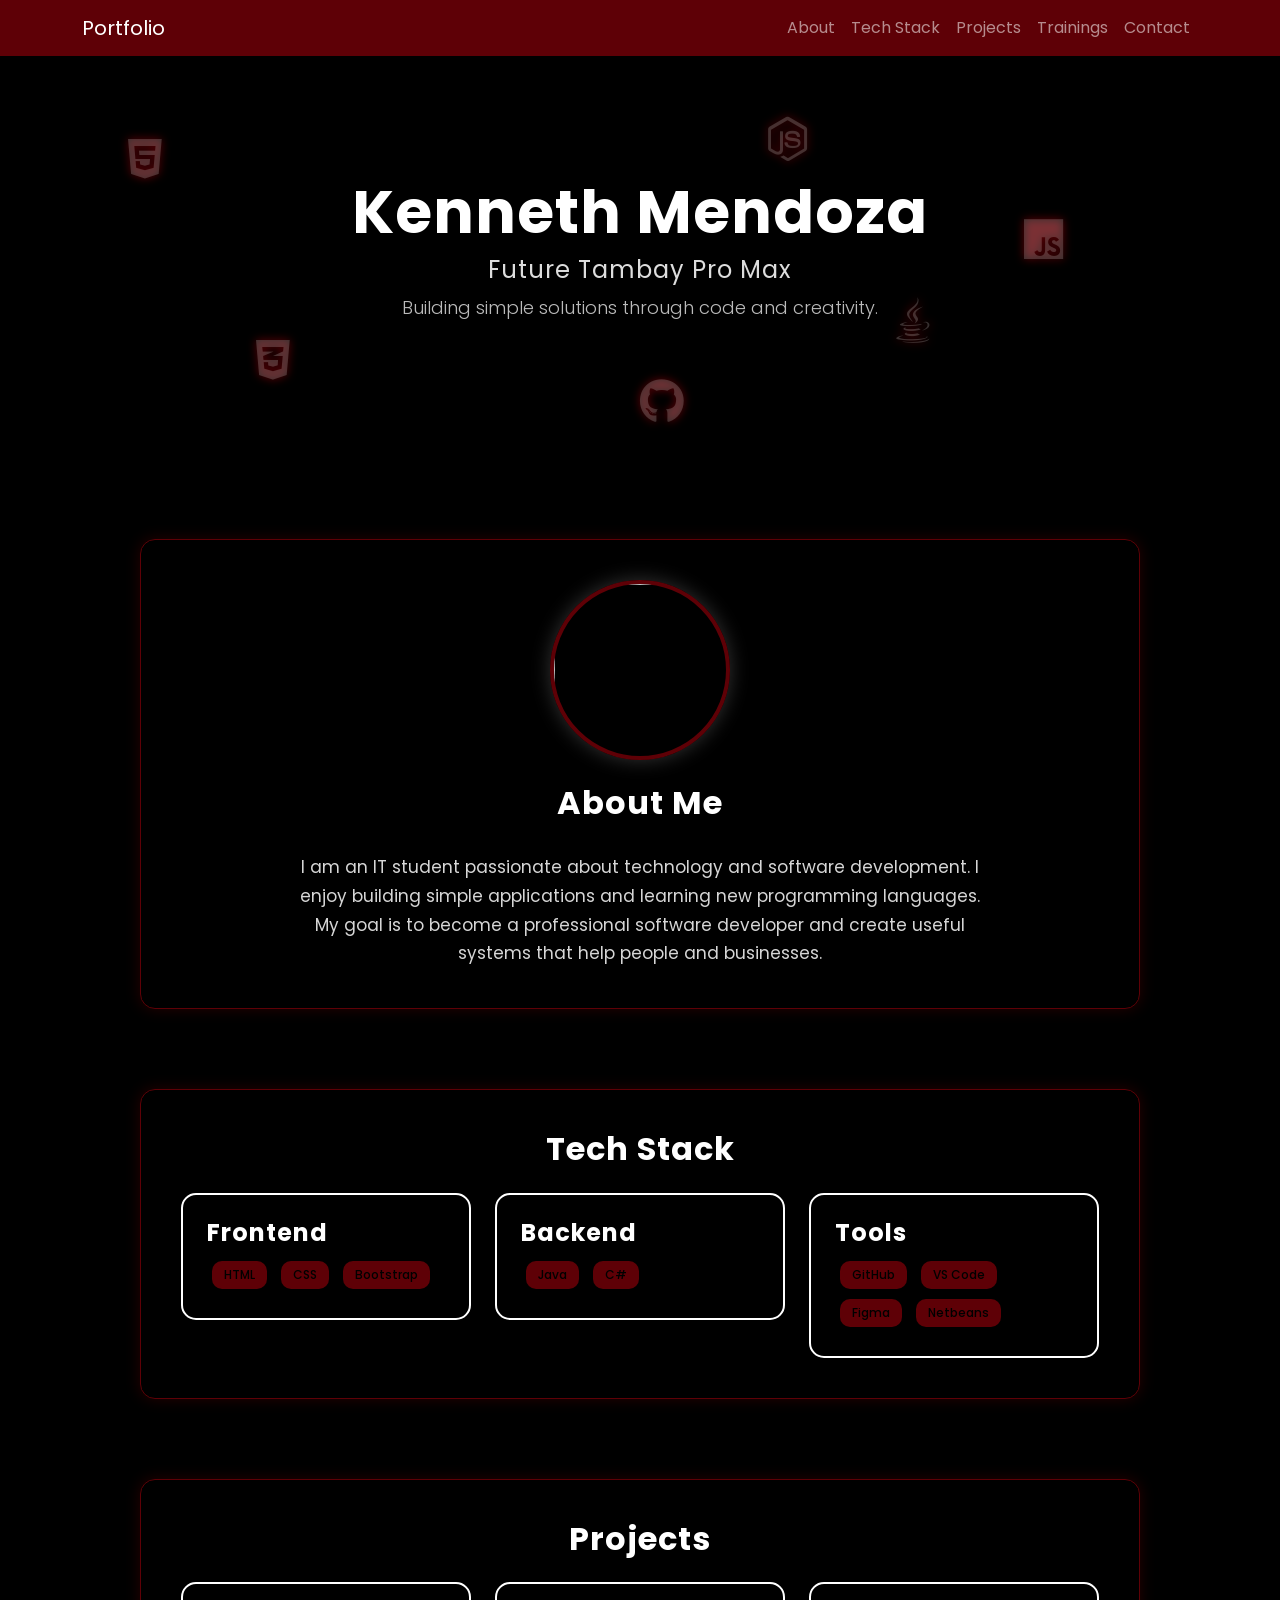
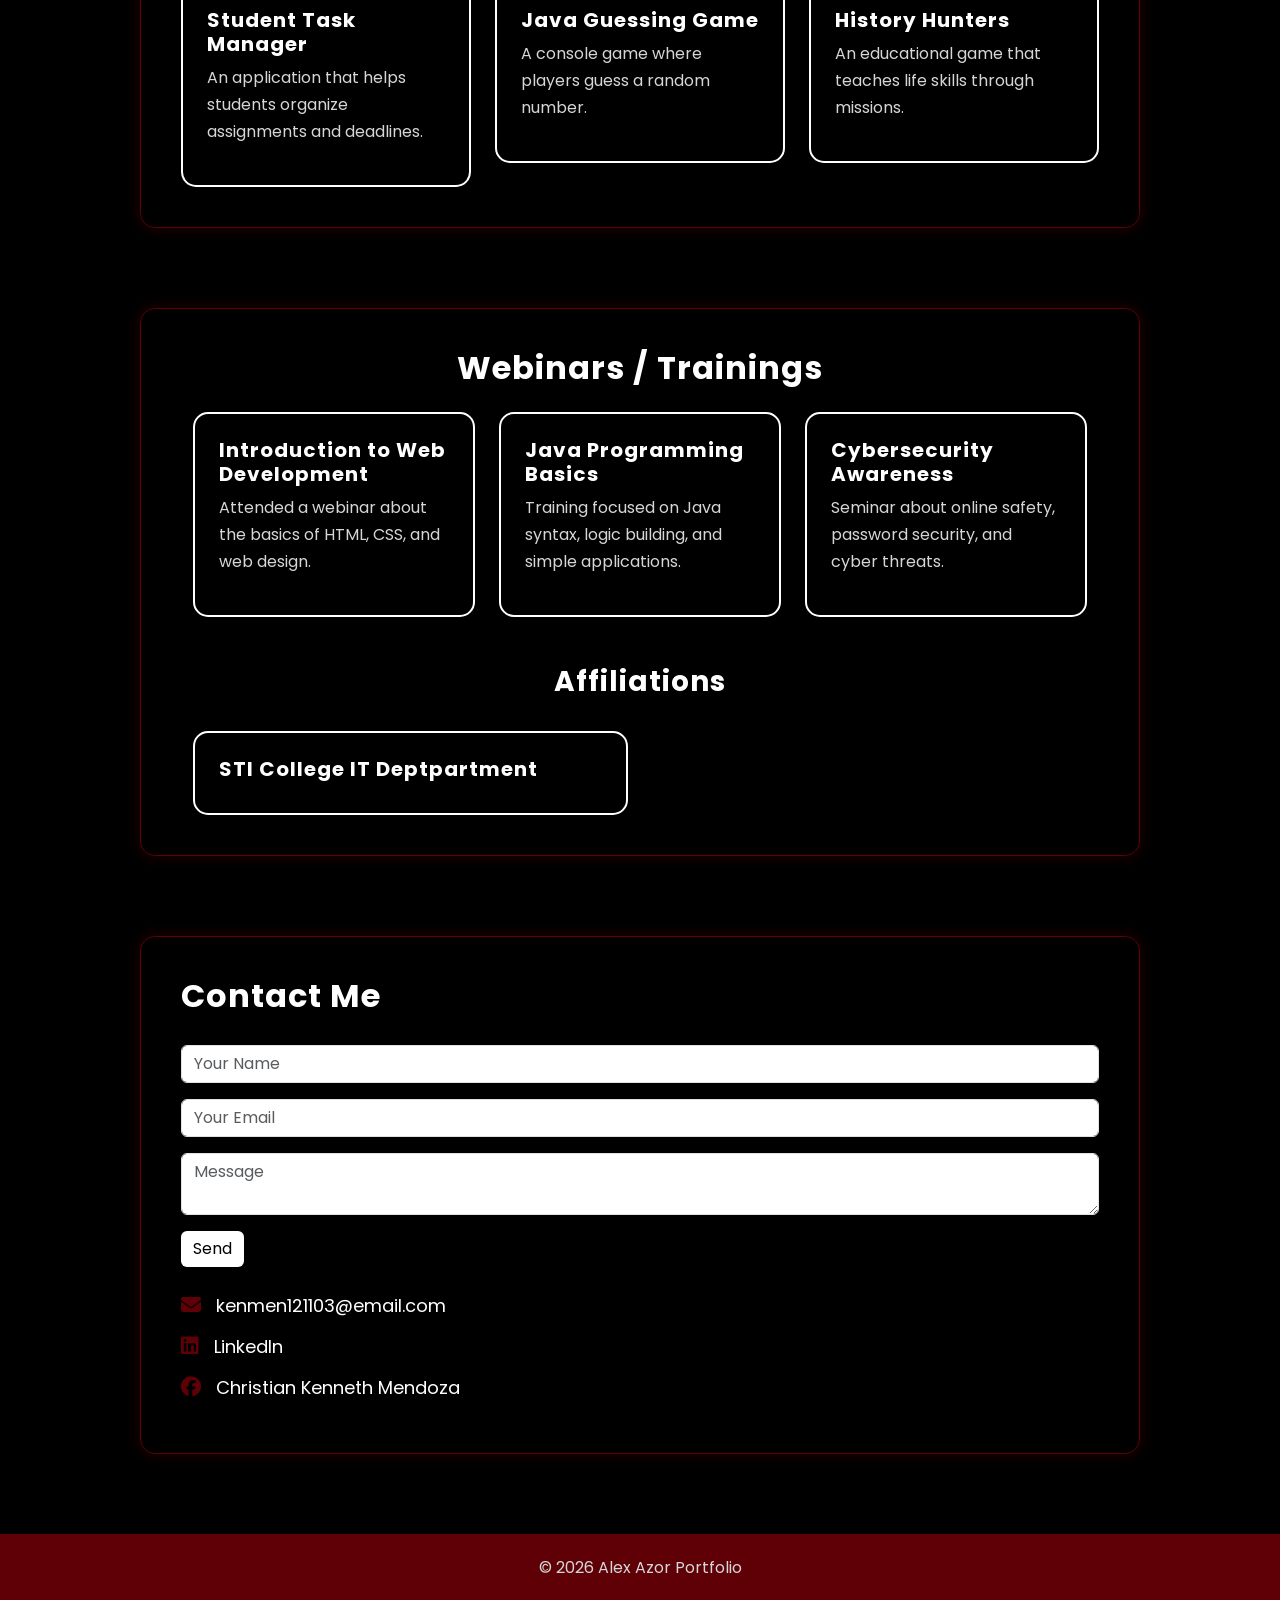
==== index.html @ 2fee275c "Rename MyPortfolio.html to index.html" ====
<!DOCTYPE html>
<html lang="en">
<head>
<meta charset="UTF-8">
<meta name="viewport" content="width=device-width, initial-scale=1.0">

<title>My Portfolio</title>

<!-- Bootstrap CSS -->
<link href="https://cdn.jsdelivr.net/npm/bootstrap@5.3.2/dist/css/bootstrap.min.css" rel="stylesheet">
<link href="https://fonts.googleapis.com/css2?family=Poppins:wght@300;400;600;700&display=swap" rel="stylesheet">
<link rel="stylesheet" href="https://cdnjs.cloudflare.com/ajax/libs/font-awesome/6.5.0/css/all.min.css">

<style>
body{
    scroll-behavior:smooth;
    background:#000000;
    font-family:'Poppins', sans-serif;
    color:#ffffff;
}

h1,h2,h3,h4,h5{
font-weight:700;
letter-spacing:1px;
color:#ffffff;
}

p{
color:#d6d6d6;
line-height:1.7;
}

section h2{
margin-bottom:30px;
font-size:32px;
}

.btn-primary{
 color: #000000;
}

.profile-img{
width:180px;
height:180px;
object-fit:cover;
border-radius:50%;
border:4px solid #5E0006;
box-shadow:0 0 20px rgba(255,255,255,0.2);
}

.about-text{
max-width:700px;
margin:auto;
font-size:17px;
}

/* HERO */
.hero{

    color:white;
    padding:120px 0;
    text-align:center;
    position:relative;
}

.hero h1{
font-size:60px;
font-weight:700;
}

.hero h4{
font-weight:400;
color:#dddddd;
}

#tagline{
font-weight:300;
font-size:18px;
color:#bbbbbb;
}

/* Floating Icons Container */
.floating-icons{
position:absolute;
width:100%;
height:100%;
top:0;
left:0;
overflow:hidden;
z-index:1;
}

/* Icon Style */
.icon{
position:absolute;
font-size:40px;
color:#ffffff20;
animation: float 6s infinite ease-in-out;
}

/* Individual icon positions */
.html{ top:20%; left:10%; animation-delay:0s; }
.css{ top:70%; left:20%; animation-delay:1s; }
.js{ top:40%; left:80%; animation-delay:2s; }
.java{ top:60%; left:70%; animation-delay:3s; }
.node{ top:15%; left:60%; animation-delay:4s; }
.github{ top:80%; left:50%; animation-delay:5s; }

/* Floating animation */
@keyframes float{
0%{ transform:translateY(0px); }
50%{ transform:translateY(-20px); }
100%{ transform:translateY(0px); }
}

/* Hero content above icons */
.hero-content{
position:relative;
z-index:2;
}

.icon{
font-size:45px;
color:#ffffff30;
text-shadow:0 0 10px #5E0006;
animation: float 6s infinite ease-in-out;
}

/* GENERAL SECTIONS */
.section{
    padding:60px 0;
}

/* NAVBAR */
.navbar{
    background:#5E0006 !important;
}

/* FOOTER */
footer{
    background:#5E0006;
    color:#5E0006;
    padding:20px;
    text-align:center;
}

/* TECH CARDS */
.tech-card{
background:#000000;
border:2px solid #ffffff;
border-radius:15px;
color:#ffffff;
transition:0.3s;
}

.tech-card:hover{
transform:translateY(-5px);
box-shadow:0 8px 20px rgba(0,0,0,0.1);
border-color:#5E0006;
}

/* PROJECT CARDS */
.project-card{
background:#000;
border:2px solid #ffffff;
border-radius:15px;
color:#ffffff;
transition:0.3s;
}

.project-card:hover{
transform:translateY(-5px);
box-shadow:0 8px 20px rgba(0,0,0,0.1);
border-color:#5E0006;
}

/* BADGES */
.badge{
background:#5E0006;
color:#000000;
margin:5px;
padding:8px 12px;
border-radius:10px;
font-weight:500;
}

/* TRAINING SECTION */
.training-card{
background:#000000;
border:2px solid #ffffff;
border-radius:15px;
color:#ffffff;
transition:0.3s;
}

/* FLOAT EFFECT */
.training-card:hover{
transform:translateY(-10px);
box-shadow:0 12px 25px rgba(0,0,0,0.15);
border-color:#5E0006;
}

/* CONTACT BUTTON */
.btn-primary{
background:#ffffff;
border:none;
}

.btn-primary:hover{
background:#5E0006;
}

.content-section{
max-width:1000px;
margin:80px auto;
padding:40px;
border:1px solid #5E0006;
border-radius:15px;
border:1px solid #5E0006;
box-shadow:0 0 15px rgba(94,0,6,0.4);
}

.contact-icons p{
font-size:18px;
margin:10px 0;
}

.contact-icons i{
color:#5E0006;
margin-right:10px;
font-size:20px;
}

.contact-icons a{
color:#ffffff;
text-decoration:none;
}

.contact-icons a:hover{
color:#5E0006;
}

</style>

</head>
<body>

<!-- Navbar -->
<nav class="navbar navbar-expand-lg navbar-dark bg-dark sticky-top">
<div class="container">

<a class="navbar-brand" href="#">Portfolio</a>

<button class="navbar-toggler" data-bs-toggle="collapse" data-bs-target="#menu">
<span class="navbar-toggler-icon"></span>
</button>

<div class="collapse navbar-collapse" id="menu">
<ul class="navbar-nav ms-auto">

<li class="nav-item"><a class="nav-link" href="#about">About</a></li>
<li class="nav-item"><a class="nav-link" href="#tech">Tech Stack</a></li>
<li class="nav-item"><a class="nav-link" href="#projects">Projects</a></li>
<li class="nav-item"><a class="nav-link" href="#training">Trainings</a></li>
<li class="nav-item"><a class="nav-link" href="#contact">Contact</a></li>

</ul>
</div>
</div>
</nav>


<!-- Hero Section -->
<section class="hero">

<div class="floating-icons">

<i class="fab fa-html5 icon html"></i>
<i class="fab fa-css3-alt icon css"></i>
<i class="fab fa-js icon js"></i>
<i class="fab fa-java icon java"></i>
<i class="fab fa-node-js icon node"></i>
<i class="fab fa-github icon github"></i>

</div>

<div class="hero-content">
<h1>Kenneth Mendoza</h1>
<h4>Future Tambay Pro Max</h4>
<p id="tagline"></p>
</div>

</section>


<!-- About Me -->
<section id="about" class="section text-center content-section">
<div class="container">

<img src="arlepfp.png" class="profile-img mb-4">

<h2>About Me</h2>

<p class="about-text">
I am an IT student passionate about technology and software development.
I enjoy building simple applications and learning new programming languages.
My goal is to become a professional software developer and create useful systems
that help people and businesses.
</p>

</div>

</section>


<!-- Tech Stack -->
<section id="tech" class="section content-section">

<h2 class="text-center mb-4">Tech Stack</h2>

<div class="row g-4">

<!-- Frontend -->
<div class="col-md-4">
<div class="tech-card p-4">

<h4>Frontend</h4>

<span class="badge">HTML</span>
<span class="badge">CSS</span>
<span class="badge">Bootstrap</span>

</div>
</div>

<!-- Backend -->
<div class="col-md-4">
<div class="tech-card p-4">

<h4>Backend</h4>

<span class="badge">Java</span>
<span class="badge">C#</span>

</div>
</div>

<!-- Tools -->
<div class="col-md-4">
<div class="tech-card p-4">

<h4>Tools</h4>

<span class="badge">GitHub</span>
<span class="badge">VS Code</span>
<span class="badge">Figma</span>
<span class="badge">Netbeans</span>


</div>
</div>

</div>

</section>


<!-- Projects -->
<section id="projects" class="section content-section">

<h2 class="text-center mb-4">Projects</h2>

<div class="row g-4">

<div class="col-md-4">
<div class="project-card p-4">

<h5>Student Task Manager</h5>
<p>An application that helps students organize assignments and deadlines.</p>

</div>
</div>

<div class="col-md-4">
<div class="project-card p-4">

<h5>Java Guessing Game</h5>
<p>A console game where players guess a random number.</p>

</div>
</div>

<div class="col-md-4">
<div class="project-card p-4">

<h5>History Hunters</h5>
<p>An educational game that teaches life skills through missions.</p>

</div>
</div>

</div>

</section>


<!-- Trainings -->
<section id="training" class="section content-section">

<div class="container">

<h2 class="text-center mb-4">Webinars / Trainings</h2>

<div class="row g-4">

<div class="col-md-4">
<div class="training-card p-4">
<h5>Introduction to Web Development</h5>
<p>Attended a webinar about the basics of HTML, CSS, and web design.</p>
</div>
</div>

<div class="col-md-4">
<div class="training-card p-4">
<h5>Java Programming Basics</h5>
<p>Training focused on Java syntax, logic building, and simple applications.</p>
</div>
</div>

<div class="col-md-4">
<div class="training-card p-4">
<h5>Cybersecurity Awareness</h5>
<p>Seminar about online safety, password security, and cyber threats.</p>
</div>
</div>

</div>

<h3 class="text-center mt-5">Affiliations</h3>

<div class="row g-4 mt-2">

<div class="col-md-6">
<div class="training-card p-4">
<h5>STI College IT Deptpartment</h5>
</div>
</div>

</div>

</div>
</section>


<!-- Contact -->
<section id="contact" class="section content-section">

<h2>Contact Me</h2>

<form id="contactForm">

<input class="form-control mb-3" type="text" placeholder="Your Name" required>

<input class="form-control mb-3" type="email" placeholder="Your Email" required>

<textarea class="form-control mb-3" placeholder="Message"></textarea>

<button class="btn btn-primary">Send</button>

</form>

<div class="contact-icons mt-4">

<p>
<i class="fas fa-envelope"></i> 
<a href="mailto:kenneth@email.com">kenmen121103@email.com</a>
</p>

<p>
<i class="fab fa-linkedin"></i> 
<a href="https://linkedin.com/in/yourprofile" target="_blank">LinkedIn</a>
</p>

<p>
<i class="fab fa-facebook"></i> 
<a href="https://www.facebook.com/share/19VfHdhSWN/?mibextid=qi2Omg" target="_blank">Christian Kenneth Mendoza</a>
</p>

</div>

</section>


<footer>
<p>© 2026 Alex Azor Portfolio</p>
</footer>


<!-- JavaScript -->
<script>

document.getElementById("tagline").innerHTML =
"Building simple solutions through code and creativity.";


// Contact form alert

document.getElementById("contactForm").addEventListener("submit", function(e){

e.preventDefault();
alert("Message sent successfully!");

});

</script>


</body>
</html>
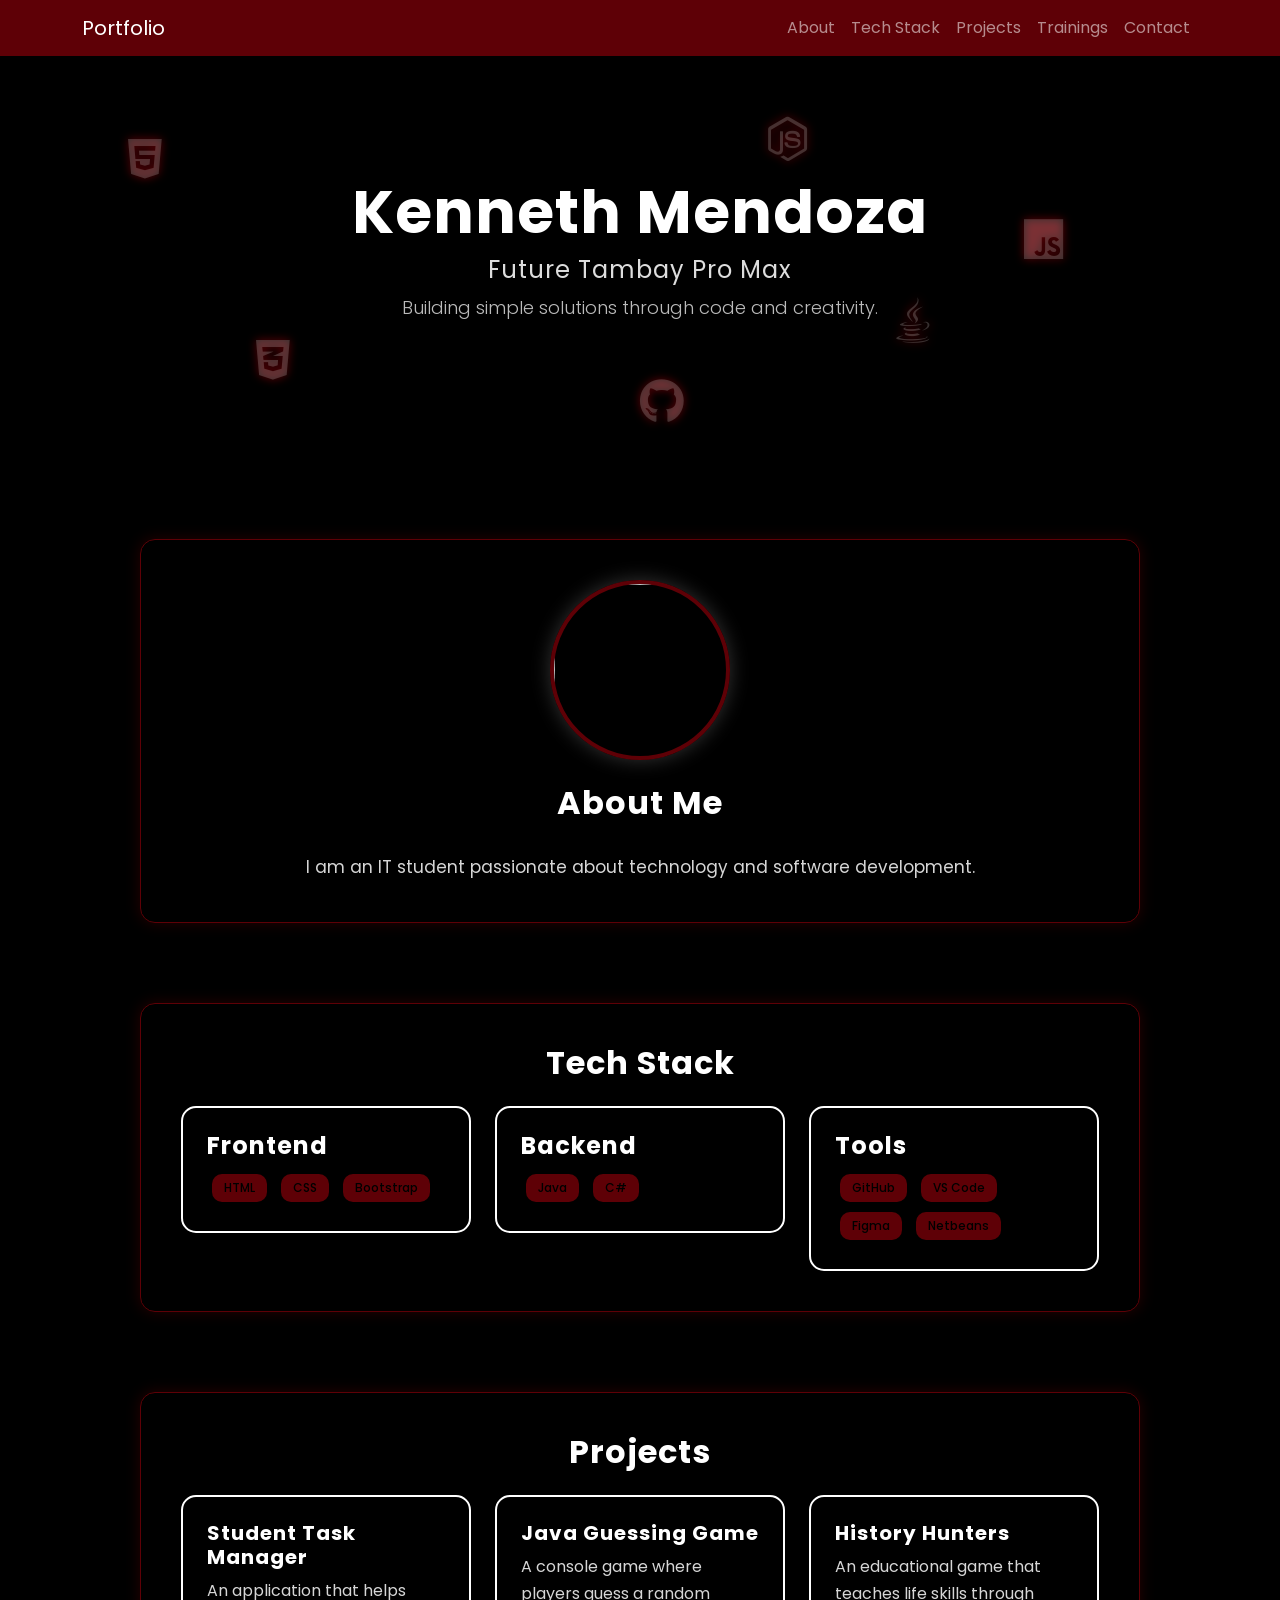
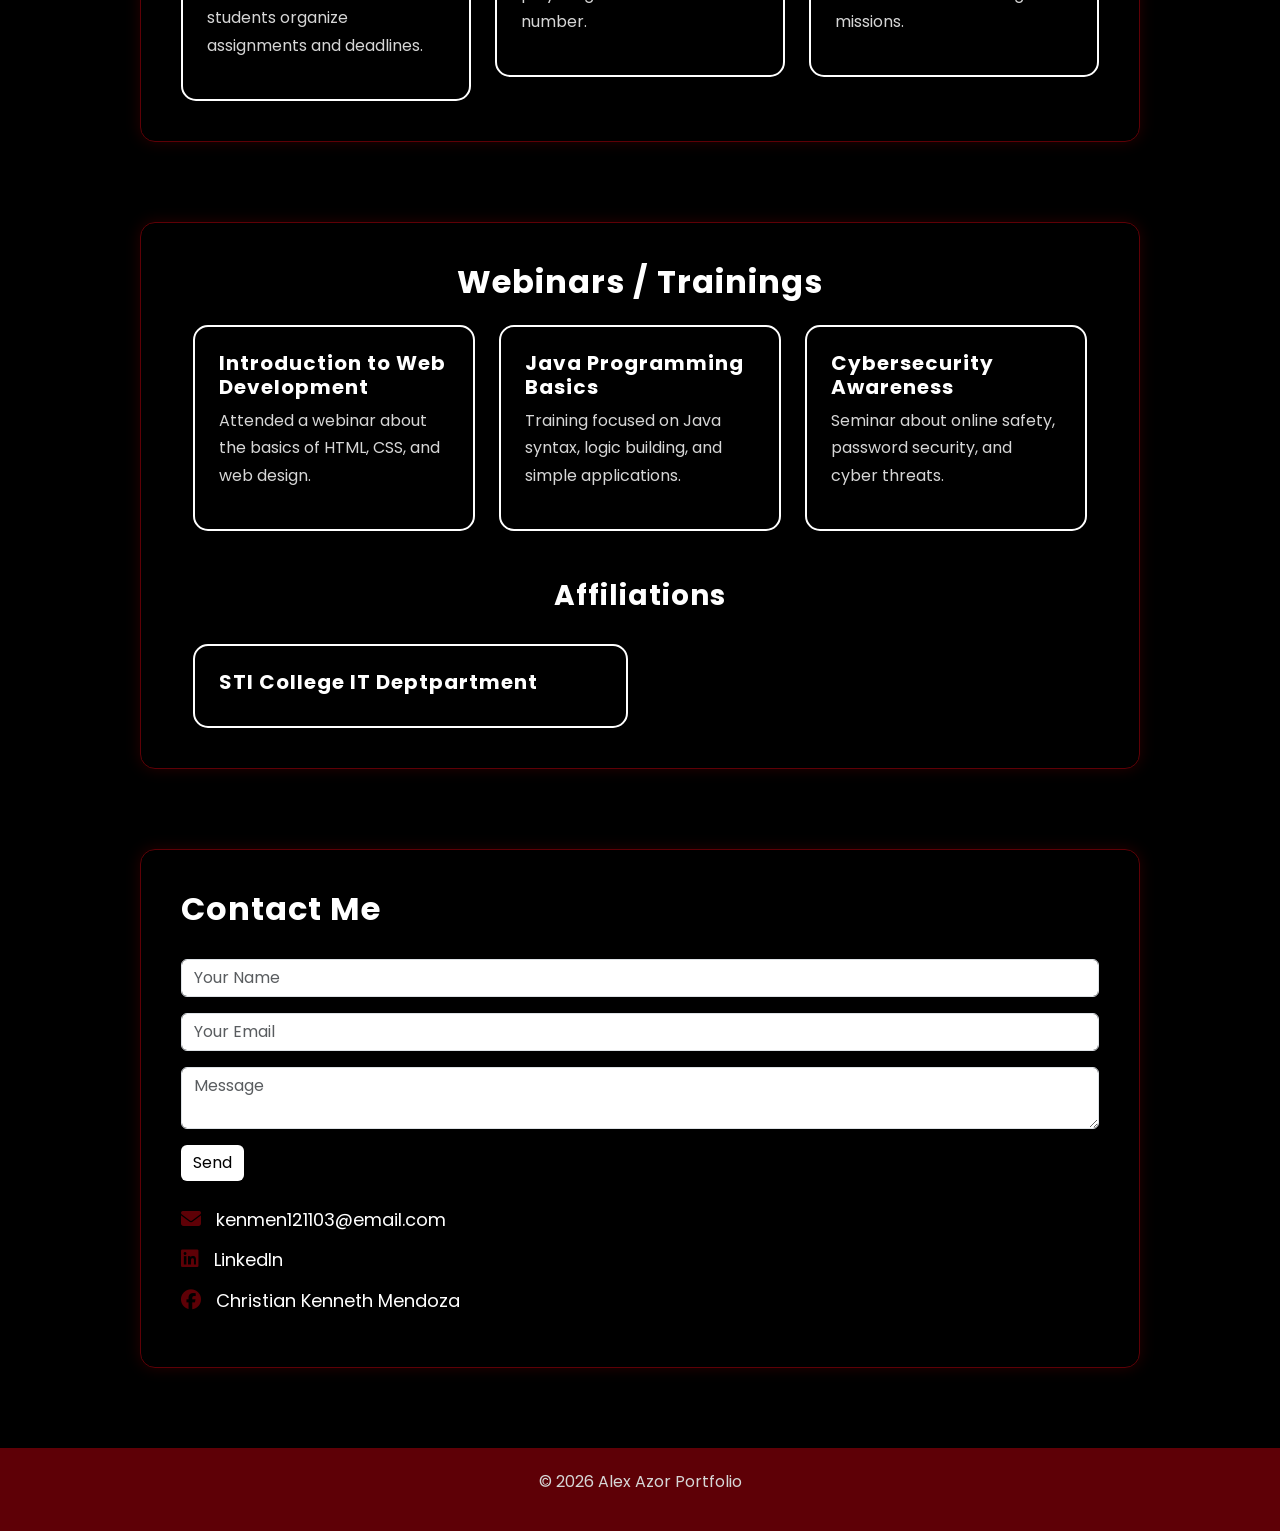
==== commit 240a5fb8: "Update index.html" ====
--- a/index.html
+++ b/index.html
@@ -303,9 +303,6 @@
 
 <p class="about-text">
 I am an IT student passionate about technology and software development.
-I enjoy building simple applications and learning new programming languages.
-My goal is to become a professional software developer and create useful systems
-that help people and businesses.
 </p>
 
 </div>
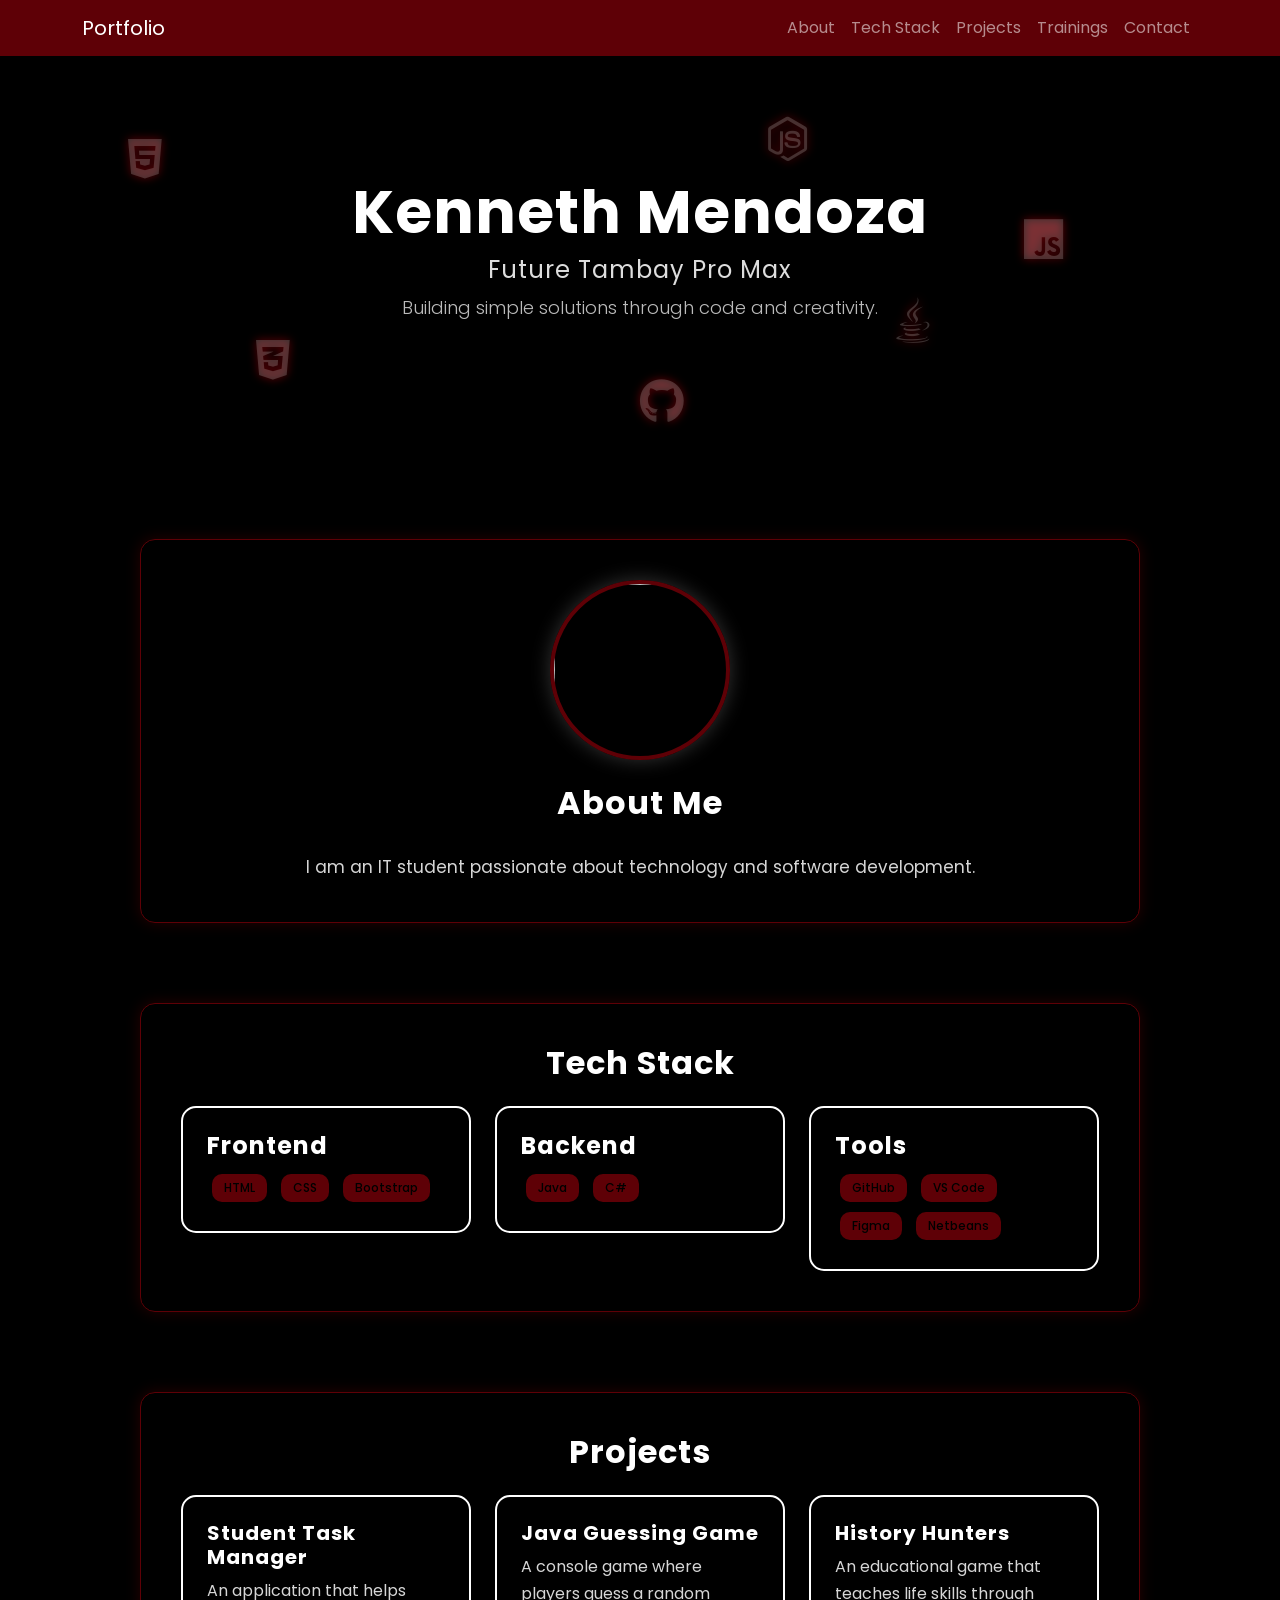
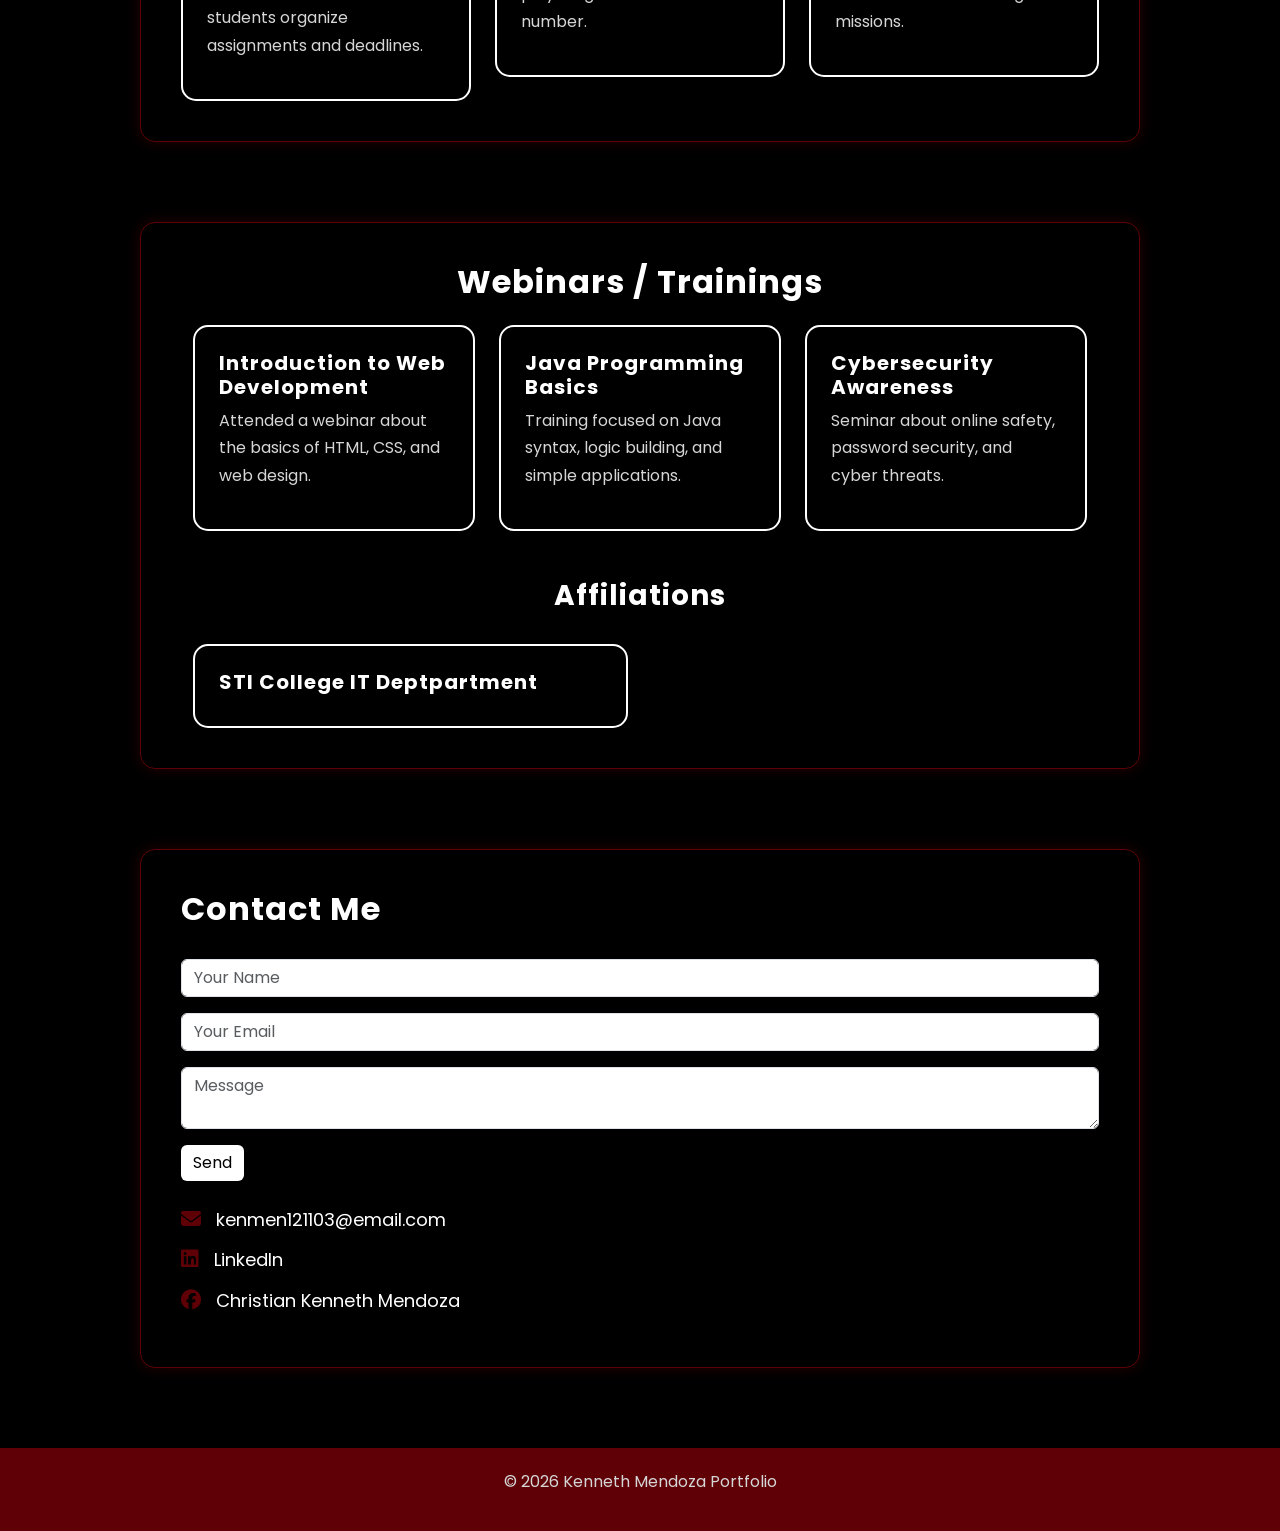
==== commit 4745ad23: "Update index.html" ====
--- a/index.html
+++ b/index.html
@@ -489,7 +489,7 @@
 
 
 <footer>
-<p>© 2026 Alex Azor Portfolio</p>
+<p>© 2026 Kenneth Mendoza Portfolio</p>
 </footer>
 
 
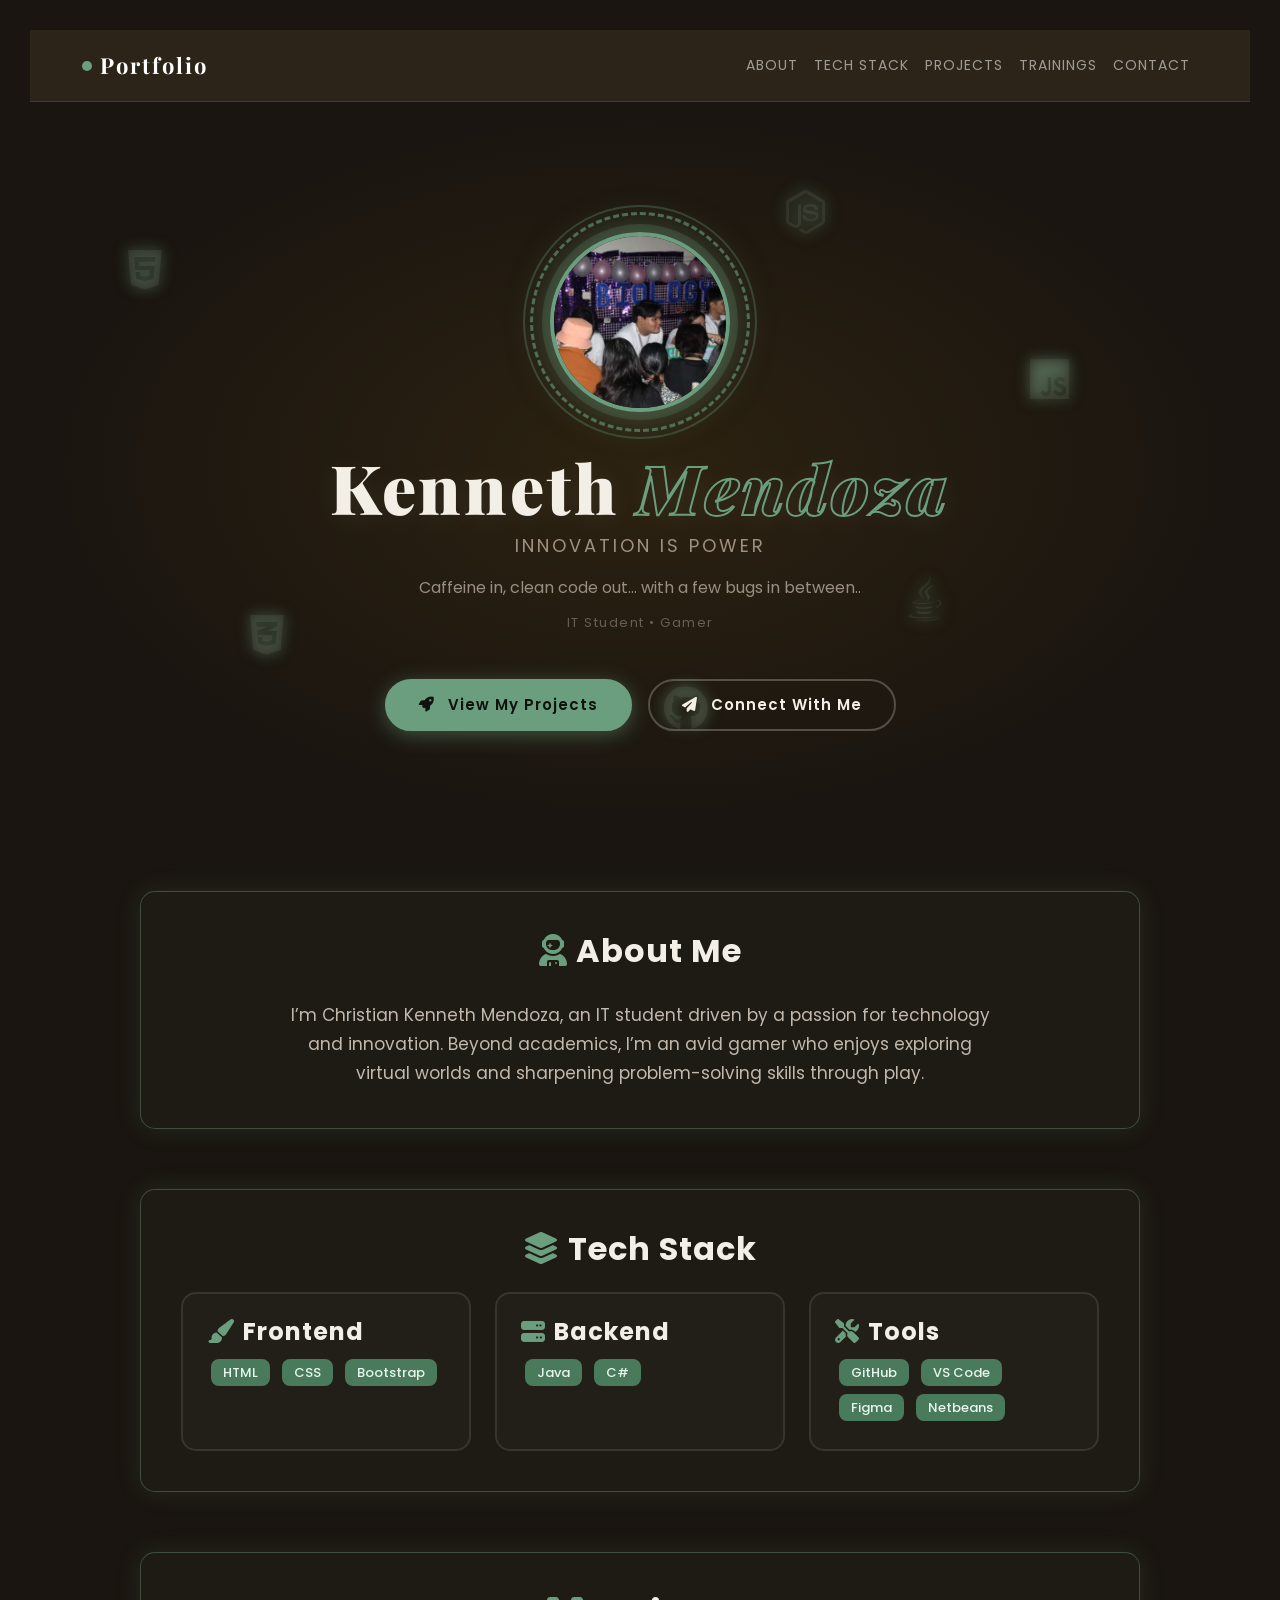
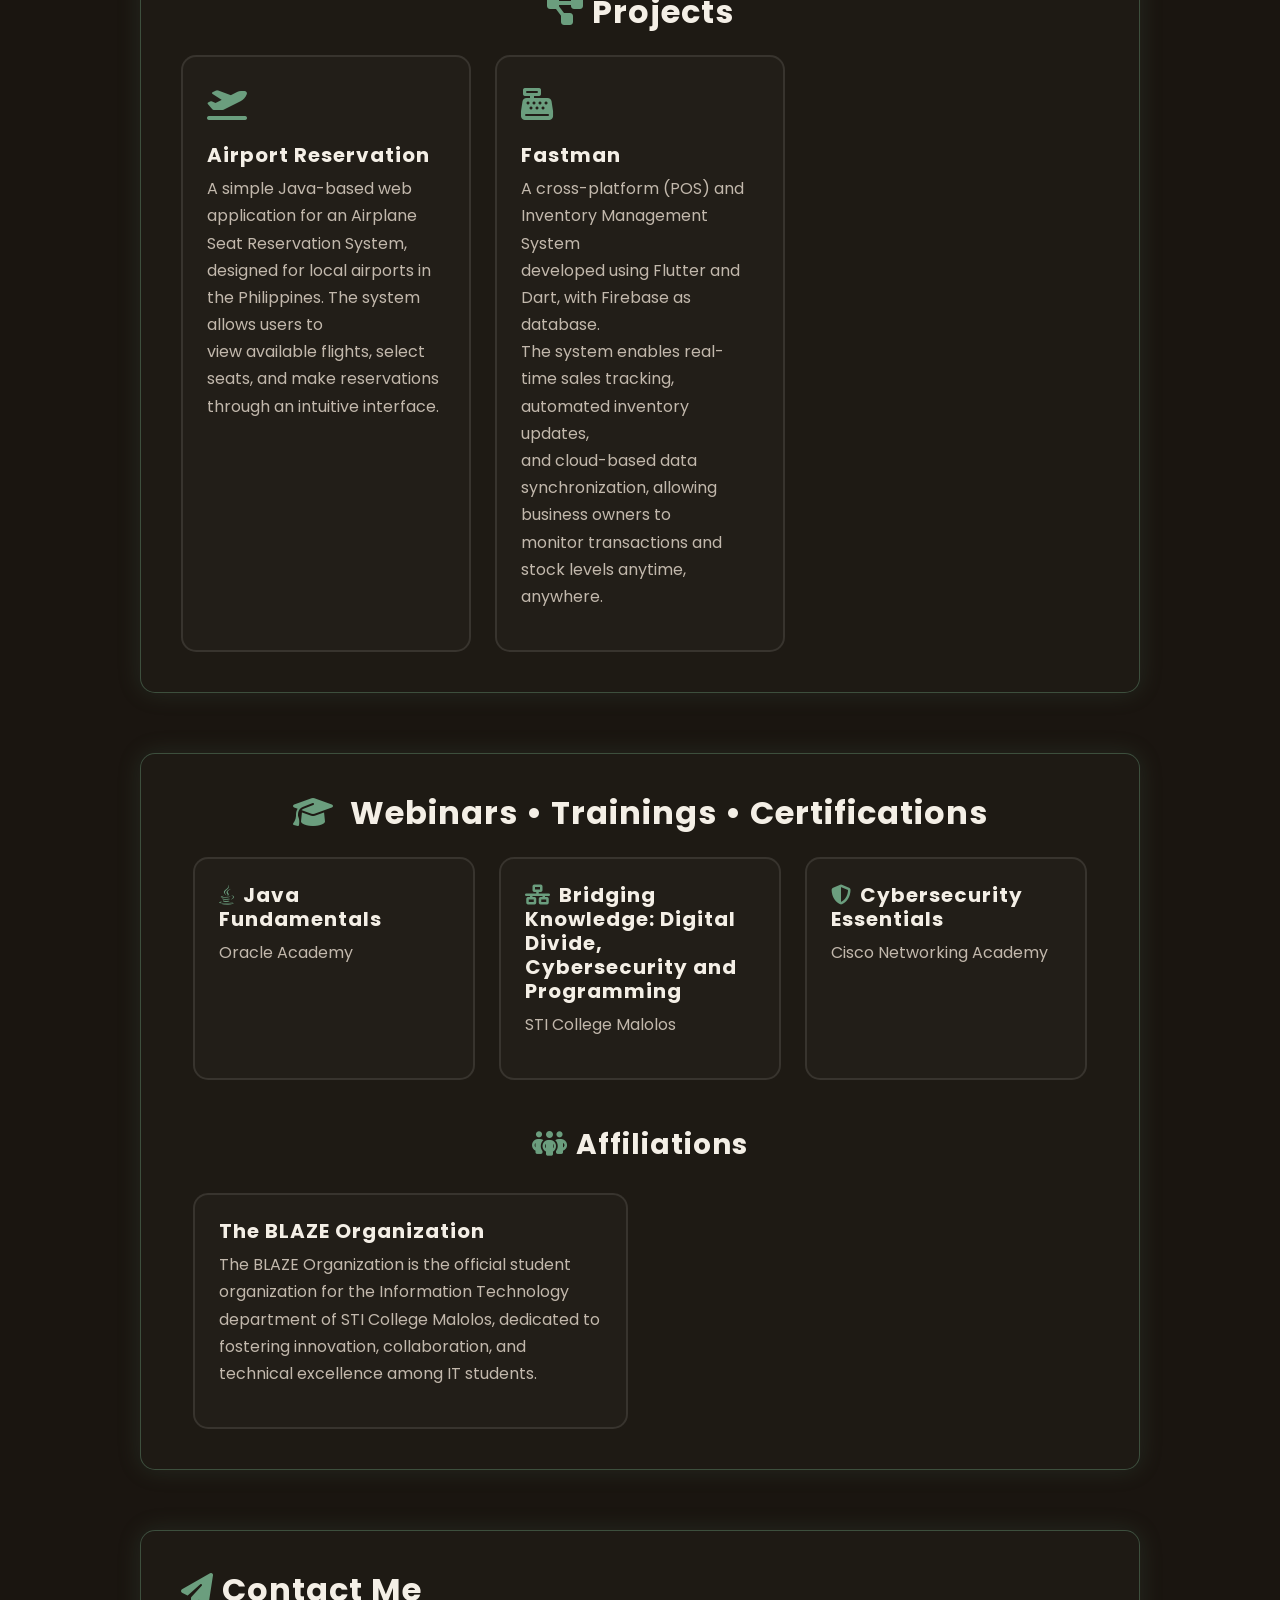
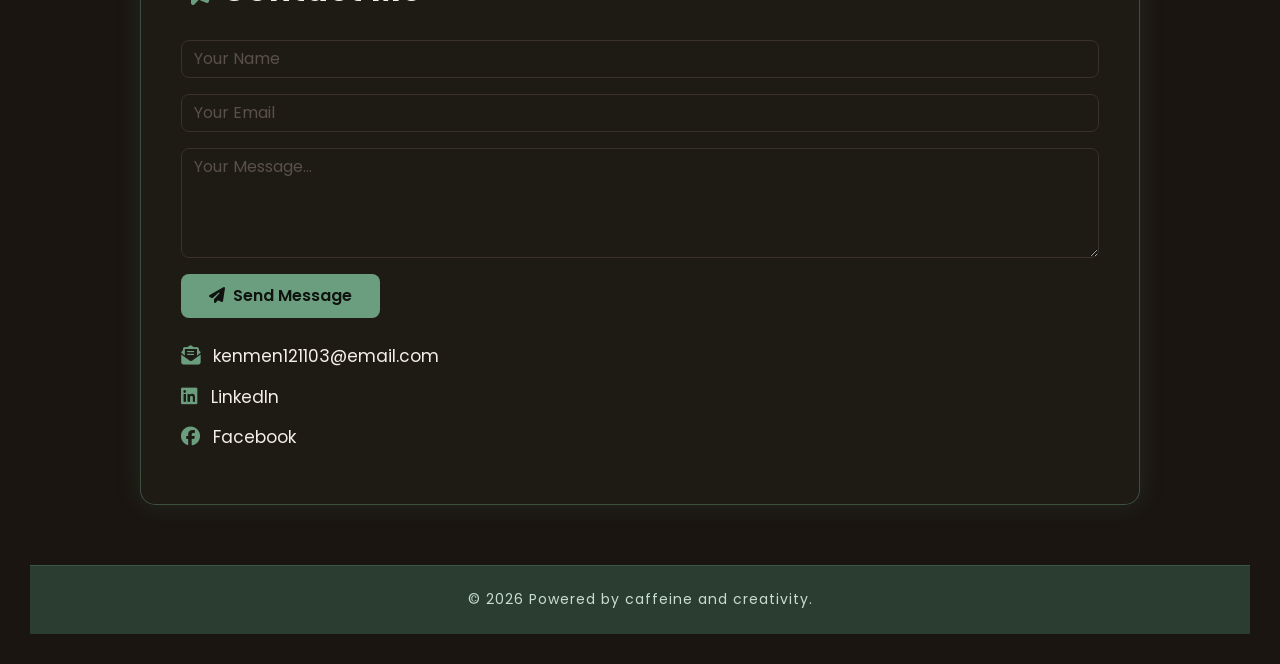
==== commit b77be0e6: "Add files via upload" ====
--- a/index.html
+++ b/index.html
@@ -1,516 +1,278 @@
 <!DOCTYPE html>
 <html lang="en">
 <head>
-<meta charset="UTF-8">
-<meta name="viewport" content="width=device-width, initial-scale=1.0">
-
-<title>My Portfolio</title>
-
-<!-- Bootstrap CSS -->
-<link href="https://cdn.jsdelivr.net/npm/bootstrap@5.3.2/dist/css/bootstrap.min.css" rel="stylesheet">
-<link href="https://fonts.googleapis.com/css2?family=Poppins:wght@300;400;600;700&display=swap" rel="stylesheet">
-<link rel="stylesheet" href="https://cdnjs.cloudflare.com/ajax/libs/font-awesome/6.5.0/css/all.min.css">
-
-<style>
-body{
-    scroll-behavior:smooth;
-    background:#000000;
-    font-family:'Poppins', sans-serif;
-    color:#ffffff;
-}
-
-h1,h2,h3,h4,h5{
-font-weight:700;
-letter-spacing:1px;
-color:#ffffff;
-}
-
-p{
-color:#d6d6d6;
-line-height:1.7;
-}
-
-section h2{
-margin-bottom:30px;
-font-size:32px;
-}
-
-.btn-primary{
- color: #000000;
-}
-
-.profile-img{
-width:180px;
-height:180px;
-object-fit:cover;
-border-radius:50%;
-border:4px solid #5E0006;
-box-shadow:0 0 20px rgba(255,255,255,0.2);
-}
-
-.about-text{
-max-width:700px;
-margin:auto;
-font-size:17px;
-}
-
-/* HERO */
-.hero{
-
-    color:white;
-    padding:120px 0;
-    text-align:center;
-    position:relative;
-}
-
-.hero h1{
-font-size:60px;
-font-weight:700;
-}
-
-.hero h4{
-font-weight:400;
-color:#dddddd;
-}
-
-#tagline{
-font-weight:300;
-font-size:18px;
-color:#bbbbbb;
-}
-
-/* Floating Icons Container */
-.floating-icons{
-position:absolute;
-width:100%;
-height:100%;
-top:0;
-left:0;
-overflow:hidden;
-z-index:1;
-}
-
-/* Icon Style */
-.icon{
-position:absolute;
-font-size:40px;
-color:#ffffff20;
-animation: float 6s infinite ease-in-out;
-}
-
-/* Individual icon positions */
-.html{ top:20%; left:10%; animation-delay:0s; }
-.css{ top:70%; left:20%; animation-delay:1s; }
-.js{ top:40%; left:80%; animation-delay:2s; }
-.java{ top:60%; left:70%; animation-delay:3s; }
-.node{ top:15%; left:60%; animation-delay:4s; }
-.github{ top:80%; left:50%; animation-delay:5s; }
-
-/* Floating animation */
-@keyframes float{
-0%{ transform:translateY(0px); }
-50%{ transform:translateY(-20px); }
-100%{ transform:translateY(0px); }
-}
-
-/* Hero content above icons */
-.hero-content{
-position:relative;
-z-index:2;
-}
-
-.icon{
-font-size:45px;
-color:#ffffff30;
-text-shadow:0 0 10px #5E0006;
-animation: float 6s infinite ease-in-out;
-}
-
-/* GENERAL SECTIONS */
-.section{
-    padding:60px 0;
-}
-
-/* NAVBAR */
-.navbar{
-    background:#5E0006 !important;
-}
-
-/* FOOTER */
-footer{
-    background:#5E0006;
-    color:#5E0006;
-    padding:20px;
-    text-align:center;
-}
-
-/* TECH CARDS */
-.tech-card{
-background:#000000;
-border:2px solid #ffffff;
-border-radius:15px;
-color:#ffffff;
-transition:0.3s;
-}
-
-.tech-card:hover{
-transform:translateY(-5px);
-box-shadow:0 8px 20px rgba(0,0,0,0.1);
-border-color:#5E0006;
-}
-
-/* PROJECT CARDS */
-.project-card{
-background:#000;
-border:2px solid #ffffff;
-border-radius:15px;
-color:#ffffff;
-transition:0.3s;
-}
-
-.project-card:hover{
-transform:translateY(-5px);
-box-shadow:0 8px 20px rgba(0,0,0,0.1);
-border-color:#5E0006;
-}
-
-/* BADGES */
-.badge{
-background:#5E0006;
-color:#000000;
-margin:5px;
-padding:8px 12px;
-border-radius:10px;
-font-weight:500;
-}
-
-/* TRAINING SECTION */
-.training-card{
-background:#000000;
-border:2px solid #ffffff;
-border-radius:15px;
-color:#ffffff;
-transition:0.3s;
-}
-
-/* FLOAT EFFECT */
-.training-card:hover{
-transform:translateY(-10px);
-box-shadow:0 12px 25px rgba(0,0,0,0.15);
-border-color:#5E0006;
-}
-
-/* CONTACT BUTTON */
-.btn-primary{
-background:#ffffff;
-border:none;
-}
-
-.btn-primary:hover{
-background:#5E0006;
-}
-
-.content-section{
-max-width:1000px;
-margin:80px auto;
-padding:40px;
-border:1px solid #5E0006;
-border-radius:15px;
-border:1px solid #5E0006;
-box-shadow:0 0 15px rgba(94,0,6,0.4);
-}
-
-.contact-icons p{
-font-size:18px;
-margin:10px 0;
-}
-
-.contact-icons i{
-color:#5E0006;
-margin-right:10px;
-font-size:20px;
-}
-
-.contact-icons a{
-color:#ffffff;
-text-decoration:none;
-}
-
-.contact-icons a:hover{
-color:#5E0006;
-}
-
-</style>
-
+  <meta charset="UTF-8">
+  <meta name="viewport" content="width=device-width, initial-scale=1.0">
+  <title>Academiacs | Kenneth Mendoza</title>
+
+  <!-- Bootstrap CSS -->
+  <link href="https://cdn.jsdelivr.net/npm/bootstrap@5.3.2/dist/css/bootstrap.min.css" rel="stylesheet">
+
+  <!-- Google Fonts: Playfair Display for name + Poppins for body -->
+  <link href="https://fonts.googleapis.com/css2?family=Playfair+Display:ital,wght@0,700;0,900;1,700&family=Poppins:wght@300;400;600;700&display=swap" rel="stylesheet">
+
+  <!-- Font Awesome -->
+  <link rel="stylesheet" href="https://cdnjs.cloudflare.com/ajax/libs/font-awesome/6.5.0/css/all.min.css">
+
+  <!-- Custom CSS -->
+  <link rel="stylesheet" href="styles.css">
 </head>
 <body>
 
-<!-- Navbar -->
-<nav class="navbar navbar-expand-lg navbar-dark bg-dark sticky-top">
-<div class="container">
-
-<a class="navbar-brand" href="#">Portfolio</a>
-
-<button class="navbar-toggler" data-bs-toggle="collapse" data-bs-target="#menu">
-<span class="navbar-toggler-icon"></span>
-</button>
-
-<div class="collapse navbar-collapse" id="menu">
-<ul class="navbar-nav ms-auto">
-
-<li class="nav-item"><a class="nav-link" href="#about">About</a></li>
-<li class="nav-item"><a class="nav-link" href="#tech">Tech Stack</a></li>
-<li class="nav-item"><a class="nav-link" href="#projects">Projects</a></li>
-<li class="nav-item"><a class="nav-link" href="#training">Trainings</a></li>
-<li class="nav-item"><a class="nav-link" href="#contact">Contact</a></li>
-
-</ul>
-</div>
-</div>
-</nav>
-
-
-<!-- Hero Section -->
-<section class="hero">
-
-<div class="floating-icons">
-
-<i class="fab fa-html5 icon html"></i>
-<i class="fab fa-css3-alt icon css"></i>
-<i class="fab fa-js icon js"></i>
-<i class="fab fa-java icon java"></i>
-<i class="fab fa-node-js icon node"></i>
-<i class="fab fa-github icon github"></i>
-
-</div>
-
-<div class="hero-content">
-<h1>Kenneth Mendoza</h1>
-<h4>Future Tambay Pro Max</h4>
-<p id="tagline"></p>
-</div>
-
-</section>
-
-
-<!-- About Me -->
-<section id="about" class="section text-center content-section">
-<div class="container">
-
-<img src="arlepfp.png" class="profile-img mb-4">
-
-<h2>About Me</h2>
-
-<p class="about-text">
-I am an IT student passionate about technology and software development.
-</p>
-
-</div>
-
-</section>
-
-
-<!-- Tech Stack -->
-<section id="tech" class="section content-section">
-
-<h2 class="text-center mb-4">Tech Stack</h2>
-
-<div class="row g-4">
-
-<!-- Frontend -->
-<div class="col-md-4">
-<div class="tech-card p-4">
-
-<h4>Frontend</h4>
-
-<span class="badge">HTML</span>
-<span class="badge">CSS</span>
-<span class="badge">Bootstrap</span>
-
-</div>
-</div>
-
-<!-- Backend -->
-<div class="col-md-4">
-<div class="tech-card p-4">
-
-<h4>Backend</h4>
-
-<span class="badge">Java</span>
-<span class="badge">C#</span>
-
-</div>
-</div>
-
-<!-- Tools -->
-<div class="col-md-4">
-<div class="tech-card p-4">
-
-<h4>Tools</h4>
-
-<span class="badge">GitHub</span>
-<span class="badge">VS Code</span>
-<span class="badge">Figma</span>
-<span class="badge">Netbeans</span>
-
-
-</div>
-</div>
-
-</div>
-
-</section>
-
-
-<!-- Projects -->
-<section id="projects" class="section content-section">
-
-<h2 class="text-center mb-4">Projects</h2>
-
-<div class="row g-4">
-
-<div class="col-md-4">
-<div class="project-card p-4">
-
-<h5>Student Task Manager</h5>
-<p>An application that helps students organize assignments and deadlines.</p>
-
-</div>
-</div>
-
-<div class="col-md-4">
-<div class="project-card p-4">
-
-<h5>Java Guessing Game</h5>
-<p>A console game where players guess a random number.</p>
-
-</div>
-</div>
-
-<div class="col-md-4">
-<div class="project-card p-4">
-
-<h5>History Hunters</h5>
-<p>An educational game that teaches life skills through missions.</p>
-
-</div>
-</div>
-
-</div>
-
-</section>
-
-
-<!-- Trainings -->
-<section id="training" class="section content-section">
-
-<div class="container">
-
-<h2 class="text-center mb-4">Webinars / Trainings</h2>
-
-<div class="row g-4">
-
-<div class="col-md-4">
-<div class="training-card p-4">
-<h5>Introduction to Web Development</h5>
-<p>Attended a webinar about the basics of HTML, CSS, and web design.</p>
-</div>
-</div>
-
-<div class="col-md-4">
-<div class="training-card p-4">
-<h5>Java Programming Basics</h5>
-<p>Training focused on Java syntax, logic building, and simple applications.</p>
-</div>
-</div>
-
-<div class="col-md-4">
-<div class="training-card p-4">
-<h5>Cybersecurity Awareness</h5>
-<p>Seminar about online safety, password security, and cyber threats.</p>
-</div>
-</div>
-
-</div>
-
-<h3 class="text-center mt-5">Affiliations</h3>
-
-<div class="row g-4 mt-2">
-
-<div class="col-md-6">
-<div class="training-card p-4">
-<h5>STI College IT Deptpartment</h5>
-</div>
-</div>
-
-</div>
-
-</div>
-</section>
-
-
-<!-- Contact -->
-<section id="contact" class="section content-section">
-
-<h2>Contact Me</h2>
-
-<form id="contactForm">
-
-<input class="form-control mb-3" type="text" placeholder="Your Name" required>
-
-<input class="form-control mb-3" type="email" placeholder="Your Email" required>
-
-<textarea class="form-control mb-3" placeholder="Message"></textarea>
-
-<button class="btn btn-primary">Send</button>
-
-</form>
-
-<div class="contact-icons mt-4">
-
-<p>
-<i class="fas fa-envelope"></i> 
-<a href="mailto:kenneth@email.com">kenmen121103@email.com</a>
-</p>
-
-<p>
-<i class="fab fa-linkedin"></i> 
-<a href="https://linkedin.com/in/yourprofile" target="_blank">LinkedIn</a>
-</p>
-
-<p>
-<i class="fab fa-facebook"></i> 
-<a href="https://www.facebook.com/share/19VfHdhSWN/?mibextid=qi2Omg" target="_blank">Christian Kenneth Mendoza</a>
-</p>
-
-</div>
-
-</section>
-
-
-<footer>
-<p>© 2026 Kenneth Mendoza Portfolio</p>
-</footer>
-
-
-<!-- JavaScript -->
-<script>
-
-document.getElementById("tagline").innerHTML =
-"Building simple solutions through code and creativity.";
-
-
-// Contact form alert
-
-document.getElementById("contactForm").addEventListener("submit", function(e){
-
-e.preventDefault();
-alert("Message sent successfully!");
-
-});
-
-</script>
-
+  <!-- ═══════════════════════════════════════
+       NAVBAR
+  ════════════════════════════════════════ -->
+  <nav class="navbar navbar-expand-lg navbar-dark sticky-top">
+    <div class="container">
+      <a class="navbar-brand" href="#">
+        <span class="brand-dot"></span> Portfolio
+      </a>
+      <button class="navbar-toggler" data-bs-toggle="collapse" data-bs-target="#menu">
+        <span class="navbar-toggler-icon"></span>
+      </button>
+      <div class="collapse navbar-collapse" id="menu">
+        <ul class="navbar-nav ms-auto">
+          <li class="nav-item"><a class="nav-link" href="#about">About</a></li>
+          <li class="nav-item"><a class="nav-link" href="#tech">Tech Stack</a></li>
+          <li class="nav-item"><a class="nav-link" href="#projects">Projects</a></li>
+          <li class="nav-item"><a class="nav-link" href="#training">Trainings</a></li>
+          <li class="nav-item"><a class="nav-link" href="#contact">Contact</a></li>
+        </ul>
+      </div>
+    </div>
+  </nav>
+
+  <!-- ═══════════════════════════════════════
+       HERO SECTION
+  ════════════════════════════════════════ -->
+  <section class="hero">
+
+    <!-- Floating Background Icons -->
+    <div class="floating-icons">
+      <i class="fab fa-html5 icon html"></i>
+      <i class="fab fa-css3-alt icon css"></i>
+      <i class="fab fa-js icon js"></i>
+      <i class="fab fa-java icon java"></i>
+      <i class="fab fa-node-js icon node"></i>
+      <i class="fab fa-github icon github"></i>
+    </div>
+
+    <!-- Hero Content -->
+    <div class="hero-content">
+
+      <!-- ✅ Profile Photo in Hero -->
+      <div class="hero-avatar-wrapper">
+        <img src="pfp.jpg" alt="Kenneth Mendoza" class="hero-avatar">
+        <div class="avatar-ring"></div>
+      </div>
+
+      <!-- ✅ Styled Name with Playfair Display -->
+      <h1 class="hero-name">Kenneth <span class="name-accent">Mendoza</span></h1>
+
+      <!-- Tagline -->
+      <h4 class="hero-tagline">Innovation is Power</h4>
+
+      <!-- ✅ Creative Description -->
+      <p class="hero-description">
+        Caffeine in, clean code out… with a few bugs in between..<br>
+        <span class="hero-sub">IT Student &bull; Gamer</span>
+      </p>
+
+      <!-- ✅ View Projects + Connect With Me Buttons -->
+      <div class="hero-buttons">
+        <a href="#projects" class="btn-hero-primary">
+          <i class="fas fa-rocket me-2"></i> View My Projects
+        </a>
+        <a href="#contact" class="btn-hero-outline">
+          <i class="fas fa-paper-plane me-2"></i> Connect With Me
+        </a>
+      </div>
+
+    </div>
+  </section>
+
+  <!-- ═══════════════════════════════════════
+       ABOUT ME
+  ════════════════════════════════════════ -->
+  <section id="about" class="section text-center content-section">
+    <div class="container">
+      <h2><i class="fas fa-user-astronaut me-2 icon-accent"></i>About Me</h2>
+      <p class="about-text">
+        I’m Christian Kenneth Mendoza, an IT student driven by a passion for technology and innovation. 
+        Beyond academics, I’m an avid gamer who enjoys exploring virtual worlds and sharpening problem-solving skills through play.
+      </p>
+    </div>
+    
+  </section>
+
+  <!-- ═══════════════════════════════════════
+       TECH STACK
+  ════════════════════════════════════════ -->
+  <section id="tech" class="section content-section">
+    <h2 class="text-center mb-4">
+    <i class="fas fa-layer-group me-2 icon-accent"></i>Tech Stack
+    </h2>
+    <div class="row g-4">
+
+      <div class="col-md-4">
+        <div class="tech-card p-4">
+          <h4><i class="fas fa-paint-brush me-2 icon-accent"></i>Frontend</h4>
+          <span class="badge">HTML</span>
+          <span class="badge">CSS</span>
+          <span class="badge">Bootstrap</span>
+        </div>
+      </div>
+
+      <div class="col-md-4">
+        <div class="tech-card p-4">
+          <h4><i class="fas fa-server me-2 icon-accent"></i>Backend</h4>
+          <span class="badge">Java</span>
+          <span class="badge">C#</span>
+        </div>
+      </div>
+
+      <div class="col-md-4">
+        <div class="tech-card p-4">
+          <h4><i class="fas fa-tools me-2 icon-accent"></i>Tools</h4>
+          <span class="badge">GitHub</span>
+          <span class="badge">VS Code</span>
+          <span class="badge">Figma</span>
+          <span class="badge">Netbeans</span>
+        </div>
+      </div>
+
+    </div>
+  </section>
+
+  <!-- ═══════════════════════════════════════
+       PROJECTS
+  ════════════════════════════════════════ -->
+  <section id="projects" class="section content-section">
+    <h2 class="text-center mb-4">
+    <i class="fas fa-diagram-project me-2 icon-accent"></i>Projects
+    </h2>
+    <div class="row g-4">
+
+      <div class="col-md-4">
+        <div class="project-card p-4">
+         <div class="project-icon"><i class="fas fa-plane-departure"></i></div>
+          <h5>Airport Reservation</h5>
+          <p>A simple Java-based web application for an Airplane Seat Reservation System,<br>
+            designed for local airports in the Philippines. The system allows users to<br>
+            view available flights, select seats, and make reservations through an intuitive interface.</p>
+        </div>
+      </div>
+
+      <div class="col-md-4">
+        <div class="project-card p-4">
+         <div class="project-icon"><i class="fas fa-cash-register"></i></div>
+          <h5>Fastman</h5>
+          <p>A cross-platform (POS) and Inventory Management System<br>
+            developed using Flutter and Dart, with Firebase as database.<br>
+            The system enables real-time sales tracking, automated inventory updates,<br>
+            and cloud-based data synchronization, allowing business owners to<br>
+            monitor transactions and stock levels anytime, anywhere.</p>
+        </div>
+      </div>
+
+      
+
+    </div>
+  </section>
+
+  <!-- ═══════════════════════════════════════
+       TRAININGS
+  ════════════════════════════════════════ -->
+  <section id="training" class="section content-section">
+    <div class="container">
+      <h2 class="text-center mb-4">
+      <i class="fas fa-graduation-cap me-2 icon-accent"></i>
+         Webinars • Trainings • Certifications
+      </h2>
+      <div class="row g-4">
+
+        <div class="col-md-4">
+          <div class="training-card p-4">
+            <h5><i class="fab fa-java me-2 icon-accent"></i>Java Fundamentals</h5>
+            <p>Oracle Academy</p>
+          </div>
+        </div>
+
+        <div class="col-md-4">
+          <div class="training-card p-4">
+            <h5><i class="fas fa-network-wired me-2 icon-accent"></i>Bridging Knowledge: Digital Divide, Cybersecurity and Programming</h5>
+            <p>STI College Malolos</p>
+          </div>
+        </div>
+
+        <div class="col-md-4">
+          <div class="training-card p-4">
+            <h5><i class="fas fa-shield-halved me-2 icon-accent"></i>Cybersecurity Essentials</h5>
+            <p>Cisco Networking Academy</p>
+          </div>
+        </div>
+
+      </div>
+
+     <h3 class="text-center mt-5">
+      <i class="fas fa-people-group me-2 icon-accent"></i>Affiliations
+    </h3>
+      <div class="row g-4 mt-2">
+        <div class="col-md-6">
+          <div class="training-card p-4">
+            <h5>The BLAZE Organization</h5>
+            <p>The BLAZE Organization is the official student organization 
+              for the Information Technology department of STI College Malolos, 
+              dedicated to fostering innovation, collaboration, and technical excellence among IT students.</p>
+          </div>
+        </div>
+      </div>
+
+    </div>
+  </section>
+
+  <!-- ═══════════════════════════════════════
+       CONTACT
+  ════════════════════════════════════════ -->
+  <section id="contact" class="section content-section">
+    <h2><i class="fas fa-paper-plane me-2 icon-accent"></i>Contact Me</h2>
+    <form id="contactForm">
+      <input class="form-control mb-3" type="text" placeholder="Your Name" required>
+      <input class="form-control mb-3" type="email" placeholder="Your Email" required>
+      <textarea class="form-control mb-3" rows="4" placeholder="Your Message..."></textarea>
+      <button class="btn btn-primary">
+        <i class="fas fa-paper-plane me-2"></i>Send Message
+      </button>
+    </form>
+
+    <div class="contact-icons mt-4">
+      <p>
+        <i class="fas fa-envelope-open-text me-2 icon-accent"></i>
+        <a href="mailto:kenmen121103@email.com">kenmen121103@email.com</a>
+      </p>
+      <p>
+        <i class="fab fa-linkedin me-2 icon-accent"></i>
+        <a href="https://www.linkedin.com/in/kenneth-mendoza-4118263b7/" target="_blank">LinkedIn</a>
+      </p>
+      <p>
+        <i class="fab fa-facebook me-2 icon-accent"></i>
+        <a href="https://www.facebook.com/share/19VfHdhSWN/?mibextid=qi2Omg" target="_blank">Facebook</a>
+      </p>
+    </div>
+  </section>
+
+  <!-- ═══════════════════════════════════════
+       FOOTER
+  ════════════════════════════════════════ -->
+  <footer>
+    <p>© 2026 Powered by caffeine and creativity.</p>
+  </footer>
+
+  <!-- Bootstrap JS -->
+  <script src="https://cdn.jsdelivr.net/npm/bootstrap@5.3.2/dist/js/bootstrap.bundle.min.js"></script>
+
+  <!-- Custom JS -->
+  <script src="script.js"></script>
 
 </body>
-</html>
+</html>
--- a/styles.css
+++ b/styles.css
@@ -0,0 +1,529 @@
+/* ============================================
+   CSS VARIABLES — Cozy, Refreshing Palette
+   Mood: warm espresso + sage green + cream
+============================================ */
+:root {
+  /* 🍵 Replaced --red with warm sage green accent */
+  --accent:       #6B9E7E;
+  --accent-glow:  rgba(107, 158, 126, 0.45);
+
+  /* 📜 Soft cream instead of harsh white */
+  --white:        #F4EFE6;
+
+  /* 🌫️ Warm muted gray */
+  --gray:         #C2B8AC;
+
+  /* ☕ Deep espresso brown instead of pure black */
+  --black:        #1A1510;
+
+  /* 🪵 Warm dark card surface */
+  --dark-card:    #221E18;
+}
+
+/* ============================================
+   BASE
+============================================ */
+* {
+  box-sizing: border-box;
+  margin: 0;
+  padding: 0;
+}
+
+.icon-accent{
+  color: #00FFD1;
+}
+
+body {
+  scroll-behavior: smooth;
+  background: var(--black);
+  font-family: 'Poppins', sans-serif;
+  color: var(--white);
+}
+
+h1, h2, h3, h4, h5 {
+  font-weight: 700;
+  letter-spacing: 1px;
+  color: var(--white);
+}
+
+p {
+  color: var(--gray);
+  line-height: 1.7;
+}
+
+section h2 {
+  margin-bottom: 30px;
+  font-size: 32px;
+}
+
+/* ============================================
+   NAVBAR
+============================================ */
+.navbar {
+  background: #2C2419 !important;  /* warm dark brown bar */
+  border-bottom: 1px solid rgba(107,158,126,0.2);
+  padding: 14px 0;
+}
+
+.navbar-brand {
+  font-family: 'Playfair Display', serif;
+  font-size: 22px;
+  font-weight: 700;
+  letter-spacing: 2px;
+  display: flex;
+  align-items: center;
+  gap: 8px;
+}
+
+.brand-dot {
+  width: 10px;
+  height: 10px;
+  background: var(--accent);
+  border-radius: 50%;
+  display: inline-block;
+}
+
+.nav-link {
+  font-size: 14px;
+  letter-spacing: 1px;
+  text-transform: uppercase;
+  transition: color 0.3s;
+}
+
+.nav-link:hover {
+  color: var(--accent) !important;
+}
+
+/* ============================================
+   HERO SECTION
+============================================ */
+.hero {
+  color: var(--white);
+  padding: 120px 0 100px;
+  text-align: center;
+  position: relative;
+  overflow: hidden;
+  background: radial-gradient(ellipse at center, #2C2210 0%, #1A1510 70%);
+}
+
+/* ── Floating Background Icons ── */
+.floating-icons {
+  position: absolute;
+  width: 100%;
+  height: 100%;
+  top: 0;
+  left: 0;
+  overflow: hidden;
+  z-index: 1;
+  pointer-events: none;
+}
+
+.icon {
+  position: absolute;
+  font-size: 45px;
+  color: rgba(244, 239, 230, 0.07);
+  /* 🌿 Soft green glow instead of red */
+  text-shadow: 0 0 14px rgba(107, 158, 126, 0.5);
+  animation: float 6s infinite ease-in-out;
+}
+
+.html   { top: 20%; left: 8%;  animation-delay: 0s; }
+.css    { top: 70%; left: 18%; animation-delay: 1s; }
+.js     { top: 35%; left: 82%; animation-delay: 2s; }
+.java   { top: 65%; left: 72%; animation-delay: 3s; }
+.node   { top: 12%; left: 62%; animation-delay: 4s; }
+.github { top: 80%; left: 52%; animation-delay: 5s; }
+
+@keyframes float {
+  0%   { transform: translateY(0px) rotate(0deg); }
+  50%  { transform: translateY(-22px) rotate(5deg); }
+  100% { transform: translateY(0px) rotate(0deg); }
+}
+
+/* ── Hero Content Layer ── */
+.hero-content {
+  position: relative;
+  z-index: 2;
+  display: flex;
+  flex-direction: column;
+  align-items: center;
+}
+
+/* ── Hero Avatar ── */
+.hero-avatar-wrapper {
+  position: relative;
+  width: 200px;   /* bigger */
+  height: 200px;  /* bigger */
+  margin: 0 auto 28px auto; /* center horizontally */
+  display: flex;
+  align-items: center;
+  justify-content: center;
+}
+
+.hero-avatar {
+  width: 180px;   /* slightly smaller than wrapper */
+  height: 180px;
+  object-fit: cover;
+  border-radius: 50%;
+  border: 4px solid var(--accent);
+  box-shadow:
+    0 0 0 8px rgba(107, 158, 126, 0.2),
+    0 0 40px rgba(107, 158, 126, 0.5);
+  position: relative;
+  z-index: 2;
+}
+
+.avatar-ring {
+  position: absolute;
+  top: 50%;
+  left: 50%;
+  width: 220px;   /* bigger than image */
+  height: 220px;
+  border-radius: 50%;
+  border: 3px dashed rgba(107, 158, 126, 0.6);
+  transform: translate(-50%, -50%);
+  animation: spin-slow 10s linear infinite;
+  z-index: 1;
+}
+
+@keyframes spin-slow {
+  from { transform: translate(-50%, -50%) rotate(0deg); }
+  to   { transform: translate(-50%, -50%) rotate(360deg); }
+}
+
+.avatar-ring::after {
+  content: "";
+  position: absolute;
+  inset: -10px;
+  border-radius: 50%;
+  border: 2px solid rgba(107, 158, 126, 0.3);
+}
+
+/* ── Hero Name ── */
+.hero-name {
+  font-family: 'Playfair Display', serif;
+  font-size: 68px;
+  font-weight: 900;
+  letter-spacing: 3px;
+  line-height: 1.1;
+  color: var(--white);
+  margin-bottom: 10px;
+  text-shadow: 0 4px 30px rgba(244, 239, 230, 0.08);
+}
+
+.name-accent {
+  color: transparent;
+  /* 🌿 Sage green stroke accent */
+  -webkit-text-stroke: 2px var(--accent);
+  font-style: italic;
+}
+
+/* ── Tagline ── */
+.hero-tagline {
+  font-weight: 400;
+  font-size: 18px;
+  color: #A09080;
+  letter-spacing: 3px;
+  text-transform: uppercase;
+  margin-bottom: 18px;
+}
+
+/* ── Hero Description ── */
+.hero-description {
+  font-size: 16px;
+  color: #9A8E82;
+  max-width: 520px;
+  line-height: 1.8;
+  margin-bottom: 10px;
+}
+
+.hero-sub {
+  display: inline-block;
+  font-size: 13px;
+  color: #6A5E54;
+  letter-spacing: 1.5px;
+  margin-top: 8px;
+}
+
+/* ── Hero Buttons ── */
+.hero-buttons {
+  display: flex;
+  gap: 16px;
+  margin-top: 32px;
+  flex-wrap: wrap;
+  justify-content: center;
+}
+
+.btn-hero-primary {
+  background: var(--accent);
+  color: #0F120E;   /* dark green-tinted text for contrast */
+  padding: 13px 32px;
+  border-radius: 50px;
+  font-size: 15px;
+  font-weight: 600;
+  text-decoration: none;
+  letter-spacing: 1px;
+  transition: all 0.3s ease;
+  box-shadow: 0 4px 20px var(--accent-glow);
+  border: 2px solid var(--accent);
+}
+
+.btn-hero-primary:hover {
+  background: transparent;
+  color: var(--white);
+  box-shadow: 0 6px 28px var(--accent-glow);
+  transform: translateY(-3px);
+}
+
+.btn-hero-outline {
+  background: transparent;
+  color: var(--white);
+  padding: 13px 32px;
+  border-radius: 50px;
+  font-size: 15px;
+  font-weight: 600;
+  text-decoration: none;
+  letter-spacing: 1px;
+  border: 2px solid rgba(244, 239, 230, 0.25);
+  transition: all 0.3s ease;
+}
+
+.btn-hero-outline:hover {
+  background: rgba(244, 239, 230, 0.07);
+  border-color: var(--white);
+  color: var(--white);
+  transform: translateY(-3px);
+}
+
+/* ============================================
+   GENERAL SECTIONS
+============================================ */
+.section {
+  padding: 60px 0;
+}
+
+.content-section {
+  max-width: 1000px;
+  margin: 60px auto;
+  padding: 40px;
+  border: 1px solid rgba(107, 158, 126, 0.4);
+  border-radius: 15px;
+  box-shadow: 0 0 24px rgba(107, 158, 126, 0.15);
+  /* subtle warm inner tint */
+  background: rgba(34, 30, 24, 0.6);
+}
+
+/* ============================================
+   ABOUT / PROFILE IMAGE
+============================================ */
+.profile-img {
+  width: 180px;
+  height: 180px;
+  object-fit: cover;
+  border-radius: 50%;
+  border: 4px solid var(--accent);
+  box-shadow: 0 0 25px var(--accent-glow);
+}
+
+.about-text {
+  max-width: 700px;
+  margin: auto;
+  font-size: 17px;
+}
+
+/* ============================================
+   TECH CARDS
+============================================ */
+.tech-card {
+  background: var(--dark-card);
+  border: 2px solid rgba(244, 239, 230, 0.1);
+  border-radius: 15px;
+  color: var(--white);
+  transition: 0.3s;
+  height: 100%;
+}
+
+.tech-card:hover {
+  transform: translateY(-6px);
+  box-shadow: 0 10px 30px var(--accent-glow);
+  border-color: var(--accent);
+}
+
+.icon-accent {
+  color: var(--accent);
+}
+
+/* ============================================
+   PROJECT CARDS
+============================================ */
+.project-card {
+  background: var(--dark-card);
+  border: 2px solid rgba(244, 239, 230, 0.1);
+  border-radius: 15px;
+  color: var(--white);
+  transition: 0.3s;
+  height: 100%;
+}
+
+.project-card:hover {
+  transform: translateY(-6px);
+  box-shadow: 0 10px 30px var(--accent-glow);
+  border-color: var(--accent);
+}
+
+.project-icon {
+  font-size: 32px;
+  color: var(--accent);
+  margin-bottom: 14px;
+}
+
+/* ============================================
+   BADGES
+============================================ */
+.badge {
+  /* 🍂 Warm amber-toned badge */
+  background: #4A7A5C !important;
+  color: #E8F5EE !important;
+  margin: 4px;
+  padding: 7px 12px;
+  border-radius: 8px;
+  font-weight: 500;
+  font-size: 13px;
+}
+
+/* ============================================
+   TRAINING CARDS
+============================================ */
+.training-card {
+  background: var(--dark-card);
+  border: 2px solid rgba(244, 239, 230, 0.1);
+  border-radius: 15px;
+  color: var(--white);
+  transition: 0.3s;
+  height: 100%;
+}
+
+.training-card:hover {
+  transform: translateY(-8px);
+  box-shadow: 0 12px 28px var(--accent-glow);
+  border-color: var(--accent);
+}
+
+/* ============================================
+   CONTACT BUTTONS & FORM
+============================================ */
+.btn-primary {
+  background: var(--accent);
+  border: none;
+  color: #0F120E;
+  font-weight: 600;
+  padding: 10px 28px;
+  border-radius: 8px;
+  transition: 0.3s;
+}
+
+.btn-primary:hover {
+  background: #5A8A6A;
+  color: var(--white);
+}
+
+.form-control {
+  /* 🪵 Slightly warmer than pure black */
+  background: #1E1A14;
+  border: 1px solid #3A3228;
+  color: var(--white);
+  border-radius: 8px;
+}
+
+.form-control:focus {
+  background: #1E1A14;
+  border-color: var(--accent);
+  color: var(--white);
+  box-shadow: 0 0 0 3px var(--accent-glow);
+}
+
+.form-control::placeholder {
+  color: #5A504A;
+}
+
+/* ============================================
+   CONTACT ICONS
+============================================ */
+.contact-icons p {
+  font-size: 17px;
+  margin: 12px 0;
+}
+
+.contact-icons i {
+  color: var(--accent);
+  margin-right: 10px;
+  font-size: 19px;
+}
+
+.contact-icons a {
+  color: var(--white);
+  text-decoration: none;
+  transition: color 0.2s;
+}
+
+.contact-icons a:hover {
+  color: var(--accent);
+}
+
+/* ============================================
+   FOOTER
+============================================ */
+footer {
+  /* 🌿 Deep warm green footer */
+  background: #2A3D30;
+  color: var(--white);
+  padding: 22px;
+  text-align: center;
+  font-size: 14px;
+  letter-spacing: 1px;
+  border-top: 1px solid rgba(107,158,126,0.25);
+}
+
+footer p {
+  color: #C8DDD0;
+  margin: 0;
+}
+
+/* ============================================
+   RESPONSIVE
+============================================ */
+@media (max-width: 768px) {
+  .hero-name {
+    font-size: 42px;
+  }
+
+  .hero-buttons {
+    flex-direction: column;
+    align-items: center;
+  }
+
+  .btn-hero-primary,
+  .btn-hero-outline {
+    width: 220px;
+    text-align: center;
+  }
+
+  .content-section {
+    padding: 24px 18px;
+    margin: 30px 16px;
+  }
+}
+
+
+/* ====== QUICK PREVIEW DEMO BELOW (remove in production) ====== */
+body { padding: 30px; }
+.demo-block {
+  display: flex; flex-wrap: wrap; gap: 16px;
+  align-items: center; justify-content: center;
+  font-family: 'Poppins', sans-serif;
+}
+.demo-label {
+  font-size: 11px; text-transform: uppercase;
+  letter-spacing: 1px; color: var(--gray);
+  margin-bottom: 6px;
+}
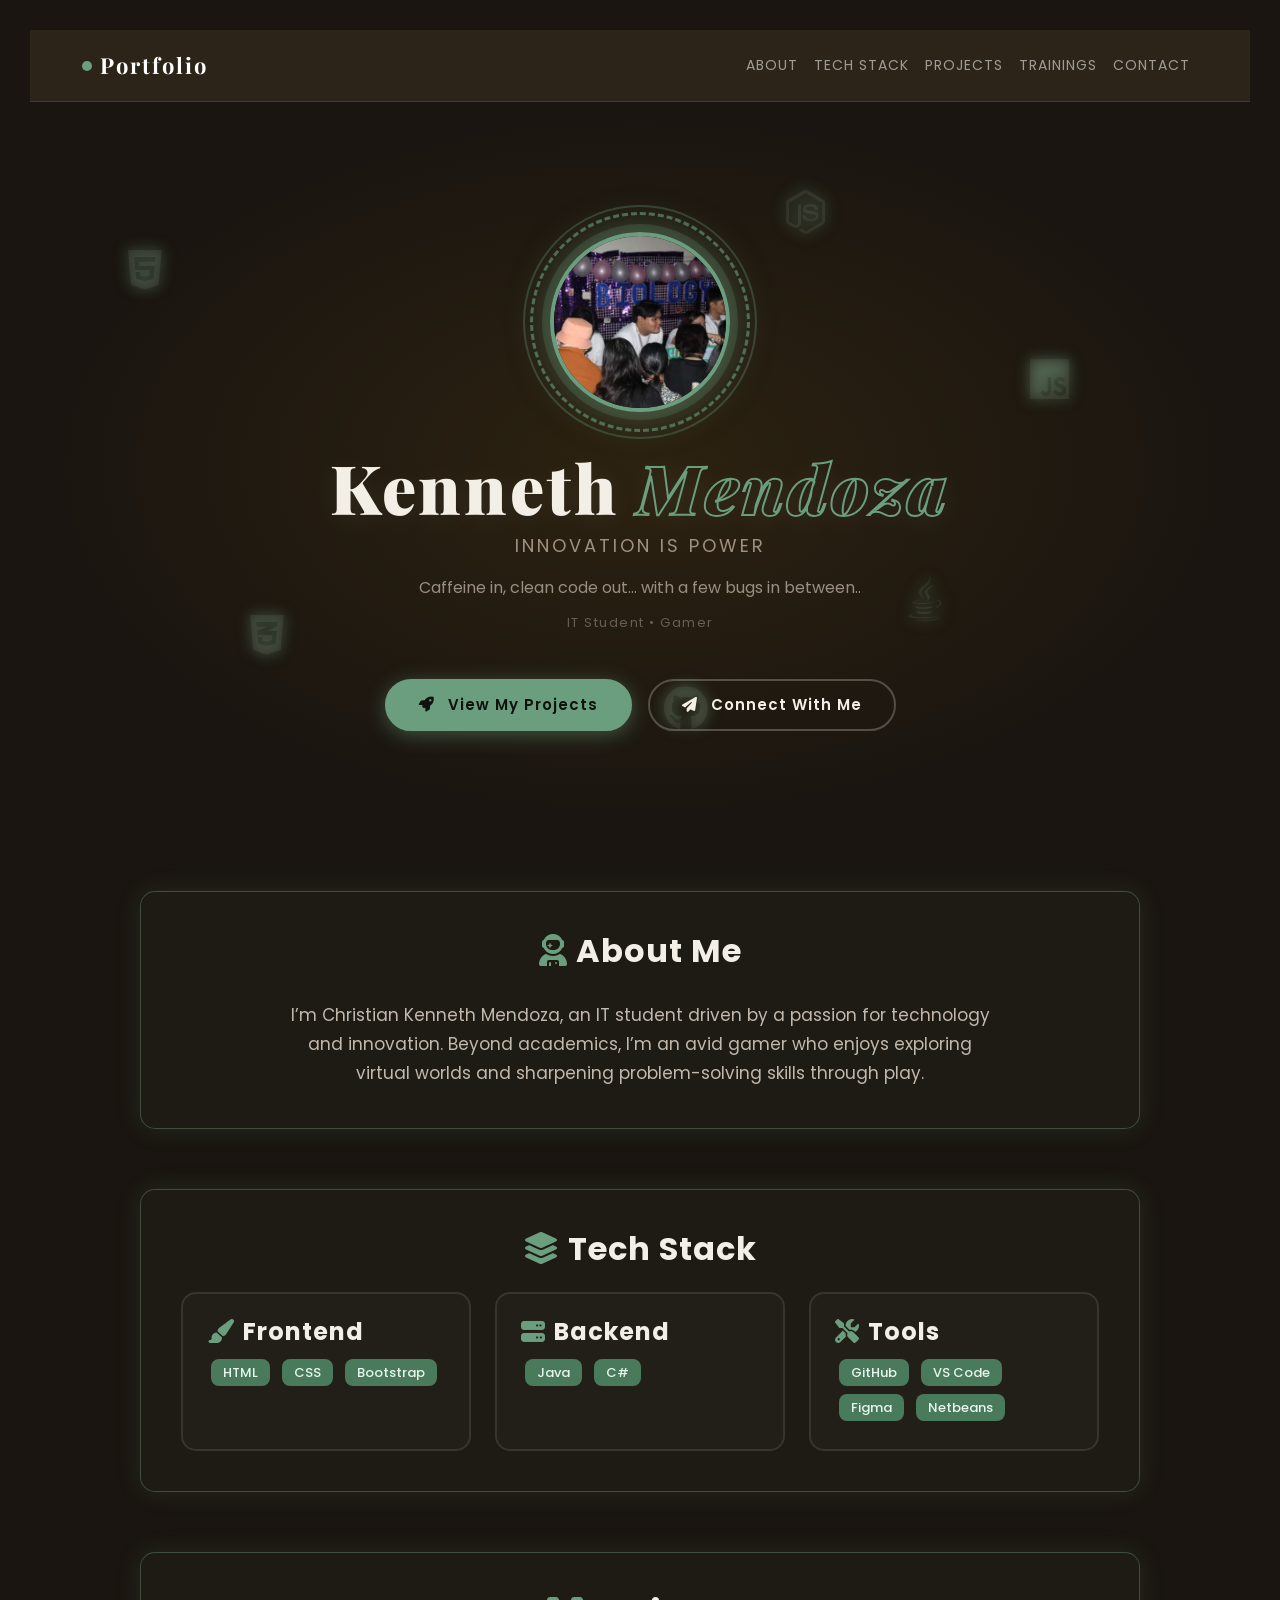
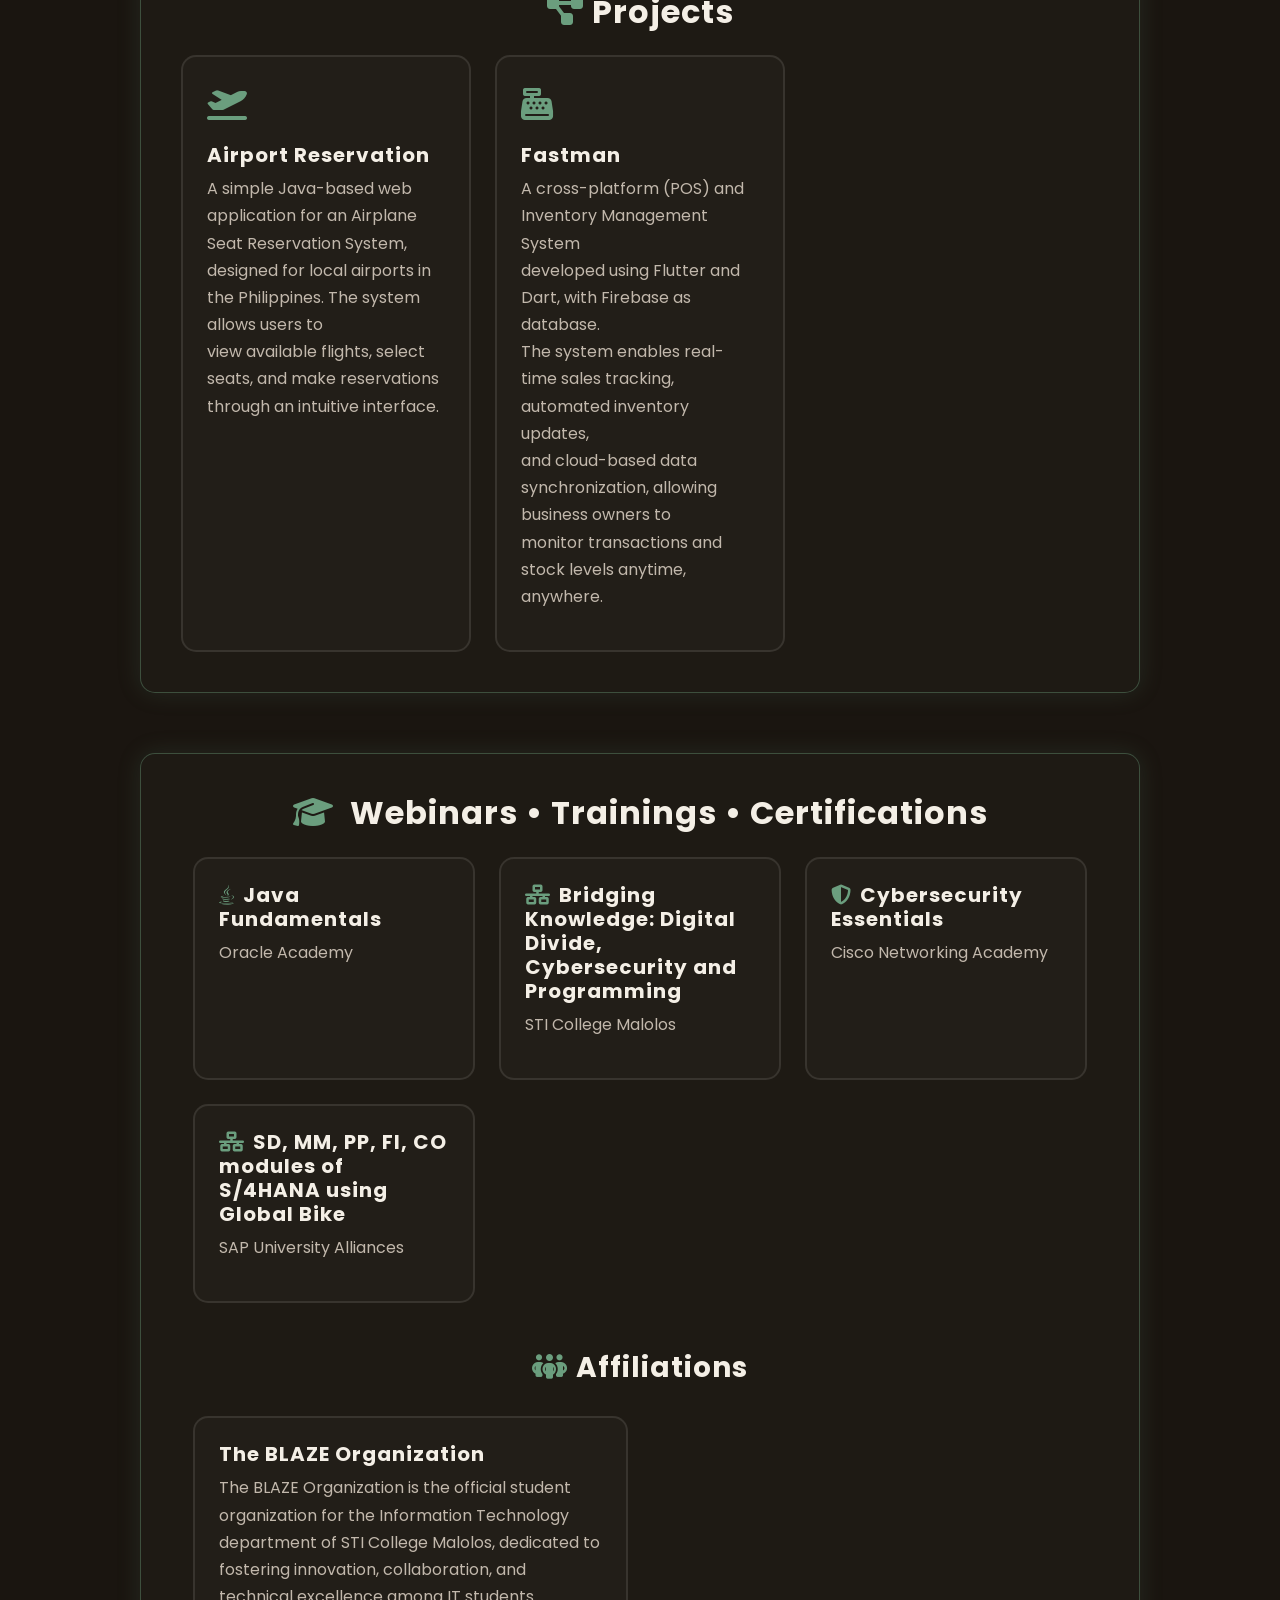
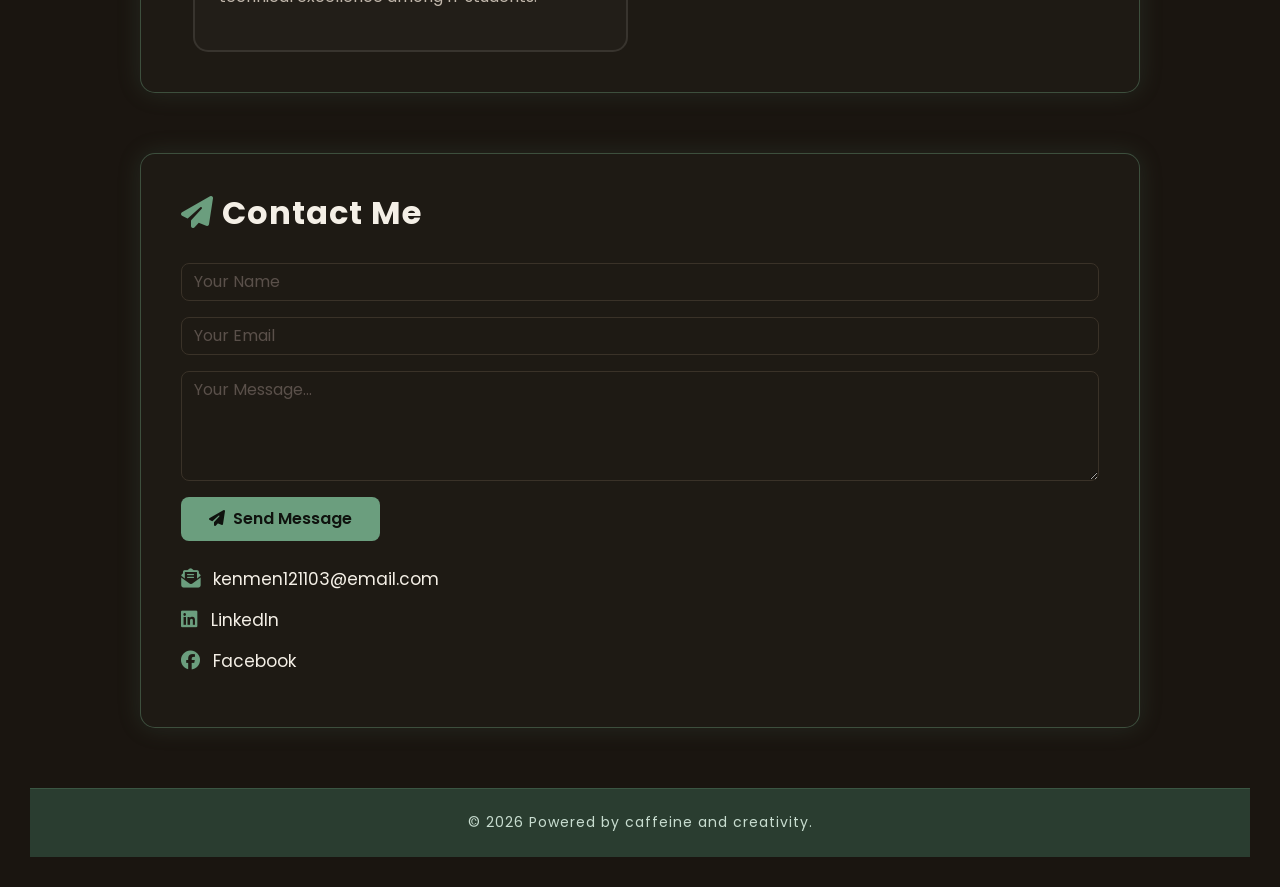
==== commit 7aea5eab: "Update index.html" ====
--- a/index.html
+++ b/index.html
@@ -212,6 +212,14 @@
           </div>
         </div>
 
+        <div class="col-md-4">
+          <div class="training-card p-4">
+            <h5><i class="fas fa-network-wired me-2 icon-accent"></i>SD, MM, PP, FI, CO modules of S/4HANA
+            using Global Bike</h5>
+            <p>SAP University Alliances</p>
+          </div>
+        </div>
+
       </div>
 
      <h3 class="text-center mt-5">
@@ -275,4 +283,4 @@
   <script src="script.js"></script>
 
 </body>
-</html>+</html>
